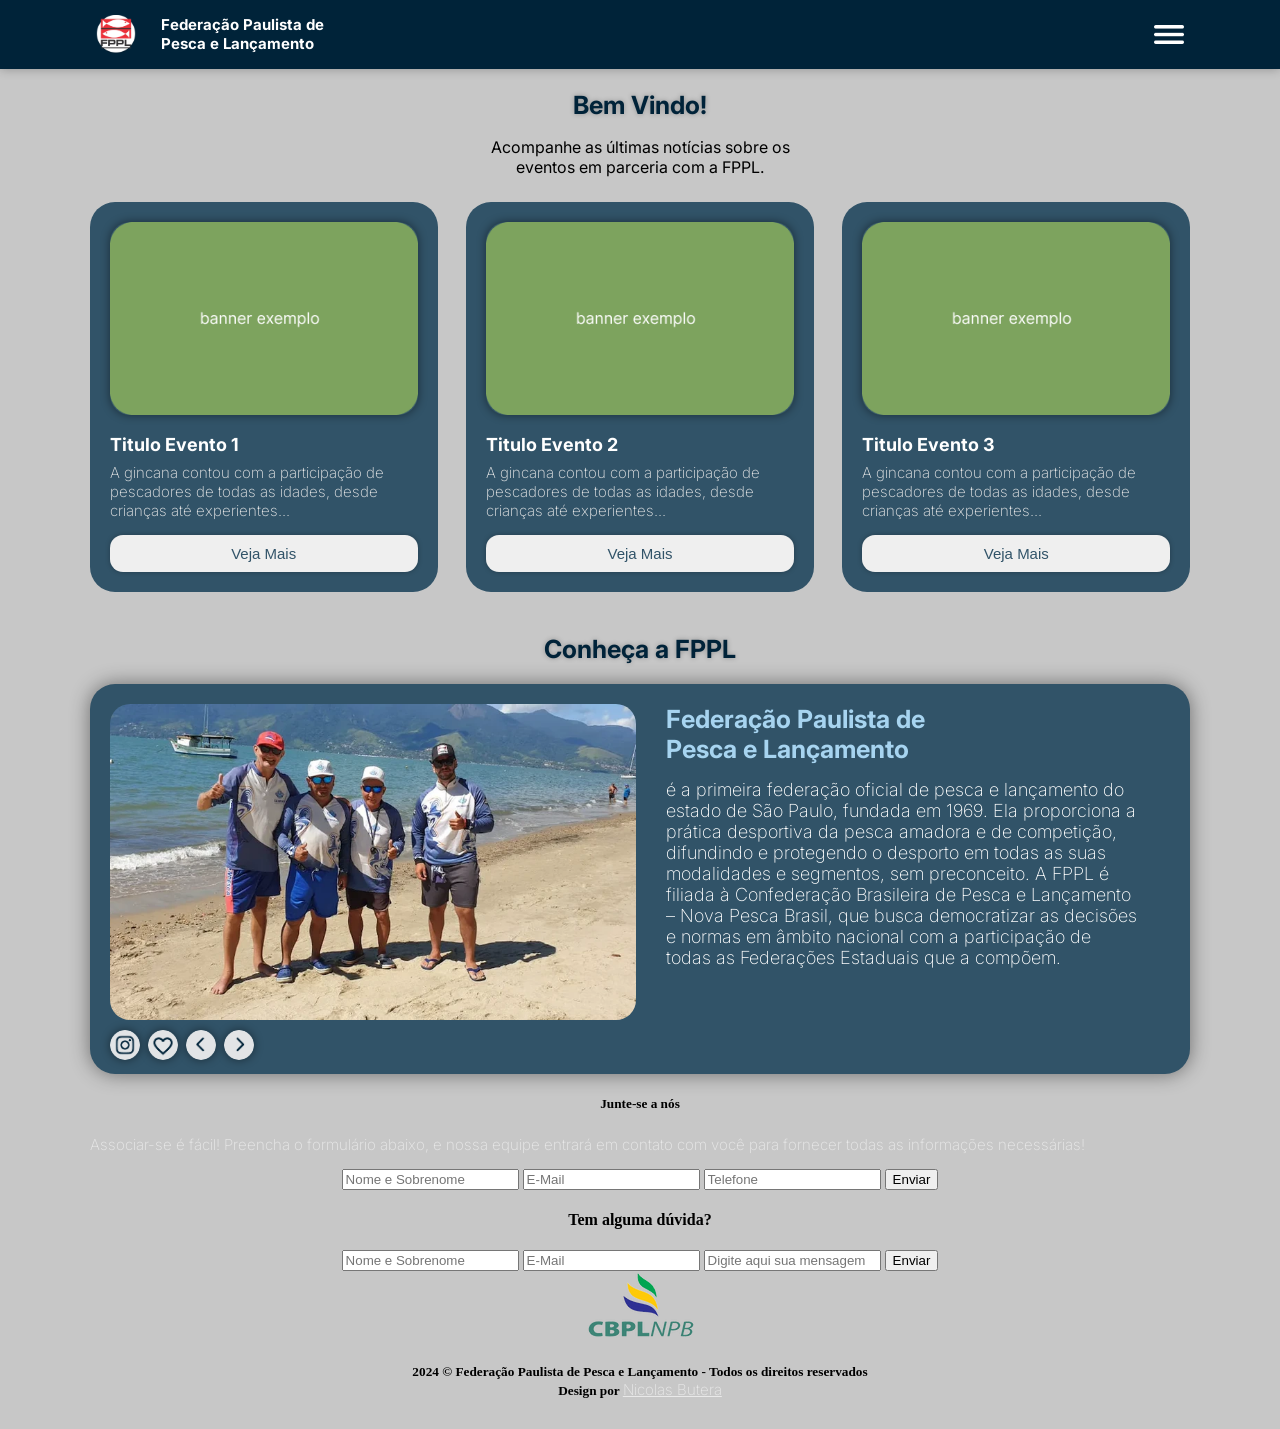
==== index.html @ b1b32d4c "did everything again" ====
<!DOCTYPE html>
<html lang="pt-BR">

<head>
    <meta charset="UTF-8">
    <meta name="viewport" content="width=device-width, initial-scale=1.0">
    <link rel="icon" type="image/png" href="css/media/logo.png">
    <link rel="stylesheet" href="css/geral.css">
    <link rel="stylesheet" href="css/index.css">

    <!-- FONTE -->
    <link rel="preconnect" href="https://fonts.googleapis.com">
    <link rel="preconnect" href="https://fonts.gstatic.com" crossorigin>
    <link
        href="https://fonts.googleapis.com/css2?family=Inter:ital,opsz,wght@0,14..32,100..900;1,14..32,100..900&display=swap"
        rel="stylesheet">

    <title>FPPL - Início</title>
</head>

<body>
    <header>
        <div id="h-content">
            <div id="h-txt">
                <img id="h-icon" src="css/media/logo.png" alt="Logo">
                Federação Paulista de <br> Pesca e Lançamento
            </div>
            <a href="javascript:void(0);" onclick="Menu()">
                <img id="menu" src="css/media/hmbrgr.png" alt="hmburgr">
            </a>
        </div>

        <div id="topicos">
            <a href="">Diretrizes</a>
            <a href="">Orgonograma</a>
            <a href="">Campeões</a>
            <a href="">Resultados</a>
            <a href="">Clubes</a>
            <a href="">Tábua das Marés</a>
            <a href="">Junte-se a Nós</a>
        </div>
    </header>
    

    <h1> Bem Vindo!</h1>
    <span>Acompanhe as últimas notícias sobre os <br>
        eventos em parceria com a FPPL.</span>

    <div id="info-b">
        <div id="box-b1">
            <img src="css/media/bannerex.png" id="img-b1">
            Titulo Evento 1

            <p>A gincana contou com a participação
                de pescadores de todas as idades,
                desde crianças até experientes...</p>

            <button id="Expandir1">Veja Mais</button>
        </div>
        <div id="box-b2">
            <img src="css/media/bannerex.png" id="img-b2">
            Titulo Evento 2

            <p>A gincana contou com a participação
                de pescadores de todas as idades,
                desde crianças até experientes...</p>

            <button id="Expandir2">Veja Mais</button>
        </div>
        <div id="box-b3">
            <img src="css/media/bannerex.png" id="img-b3">
            Titulo Evento 3

            <p>A gincana contou com a participação
                de pescadores de todas as idades,
                desde crianças até experientes...</p>

            <button id="Expandir3">Veja Mais</button>
        </div>
    </div>

    <h1> Conheça a FPPL</h1>

    <div id="box-cnc">
        <div id="teste">
            <img src="css/media/foto.jpg" class="img-glr">

            <div id="actions">
                <a href="https://www.instagram.com/fppl.sp/"><img src="css/media/insta.png" id="ac-btn"></a>
                <a href=""><img src="css/media/favorite.png" id="ac-btn"></a>
                <a href=""><img src="css/media/antes.png" id="ac-btn"></a>
                <a href=""><img src="css/media/proxima.png" id="ac-btn"></a>
            </div>
        </div>

        <div id="txt-cnc">
            Federação Paulista de <br>
            Pesca e Lançamento

            <h2>é a primeira federação oficial de pesca e lançamento do estado de São Paulo, fundada em 1969. Ela
                proporciona a prática desportiva da pesca amadora e de competição, difundindo e protegendo o desporto em
                todas as suas modalidades e segmentos, sem preconceito. A FPPL é filiada à Confederação Brasileira de
                Pesca
                e Lançamento – Nova Pesca Brasil, que busca democratizar as decisões e normas em âmbito nacional com a
                participação de todas as Federações Estaduais que a compõem.</h2>
        </div>
    </div>

    <div class="box-db">
        <div id="box-db">
            <h5>Junte-se a nós</h5>
            <p>Associar-se é fácil! Preencha o formulário abaixo,
                e nossa equipe entrará em contato com você
                para fornecer todas as informações necessárias!</p>
            <input placeholder="Nome e Sobrenome" id="nome" type="text" class="ImputBox validate" required>
            <input placeholder="E-Mail" id="email" type="email" class="ImputBox validate" required>
            <input placeholder="Telefone" id="phone" type="number" class="ImputBox validate" required>

            <button>Enviar</button>
        </div>

        <div id="box-db">
            <h4>Tem alguma dúvida?</h4>
            <input placeholder="Nome e Sobrenome" id="nome" type="text" class="ImputBox validate" required>
            <input placeholder="E-Mail" id="email" type="email" class="ImputBox validate" required>
            <input placeholder="Digite aqui sua mensagem" id="phone" type="text" class="ImputBox validate" required>

            <button>Enviar</button>
        </div>
    </div>
    
    <footer>
        <img src="css/media/logoCBLPNPB.png" alt="">
        <h5>2024 © Federação Paulista de Pesca e Lançamento - Todos os direitos reservados
            <br>Design por <a href="https://github.com/niButera">Nicolas Butera</a>
        </h5>
    </footer>

    <script src="js/hamburguer.js"></script>
</body>

</html>
---- css/index.css ----
/* CORPO */
body {
    background-color: rgba(199, 199, 199, 1);
    transition: margin-top 0.3s ease;
    margin: 90px 7% 30px 7%;
    text-align: center;
}

/* CABEÇALHO */
header {
    box-shadow: 0px 0px 10px rgba(0, 0, 0, 0.274);
    transition: transform 0.3s ease-in-out;
    background-color: rgba(0, 35, 57, 1);
    position: fixed;
    width: 100%;
    z-index: 1;
    left: 0;
    top: 0;
}

#h-content {
    justify-content: space-between;
    align-items: center;
    padding: 15px 0;
    margin: 0 auto;
    display: flex;
    width: 85%;
}

#h-txt {
    font-family: "Inter", sans-serif;
    font-weight: bold;
    text-align: left;
    font-size: 15px;
    color: white;
    display: flex;
}

#h-icon {
    padding-right: 25px;
    width: 40px;
}

#menu {
    cursor: pointer;
    display: block;
    width: 30px;
}

body.menu-open {
    transition: margin-top 0.3s ease;
    margin-top: 140px; 
}

/* TOPICOS */
#topicos {
    background-color: rgba(0, 35, 57, 1);
    transition: max-height 0.2s ease-out;
    flex-direction: column;
    position: absolute;
    text-align: center;
    overflow: hidden;
    display: flex;
    max-height: 0;
    width: 100%;
    top: 100%;
}

#topicos.show {
    max-height: 500px;
}

#topicos a {
    font-family: "Inter", sans-serif;
    color: rgb(233, 233, 233);
    text-decoration: none;
    text-align: center;
    font-weight: bold;
    font-size: 15px;
    padding: 15px;
}

/* Para telas grandes */
@media (min-width: 768px) {
    #topicos {
        background-color: rgb(63, 80, 117);
        transition: margin-top 0.5s ease;
        justify-content: center;
        flex-direction: row;
        position: relative;
        display: flex;
        top: initial;
    }

    #topicos a {
        transition: transform 0.5s ease;
        padding: 8px;
    }

    #topicos a:hover {
        transform: scale(1.05);
    }
    
}


/* FONTES */
span {
    font-family: "Inter", sans-serif;
    font-weight: normal;
    color: black;
}

h1 {
    text-shadow: 0px 0px 5px rgba(0, 0, 0, 0.274);
    font-family: "Inter", sans-serif;
    color: rgba(0, 35, 57, 1);
    font-size: 25px;
}

h2 {
    font-family: "Inter", sans-serif;
    color: rgb(255, 255, 255);
    font-weight: 200;
    font-size: 18px;
}

p {
    font-family: "Inter", sans-serif;
    color: rgb(233, 233, 233);
    font-weight: 200;
    text-align: left;
    font-size: 15px;
    margin-top: 8px;
}

a {
    font-family: "Inter", sans-serif;
    color: rgb(233, 233, 233);
    font-weight: 200;
    text-align: left;
    font-size: 15px;
}

/* CAIXAS AZUL / SLIDE */
#info-b {
    justify-content: space-between;
    scroll-snap-type: x mandatory; 
    margin-top: 25px;
    overflow-x: auto; 
    display: flex;
    gap: 20px;
}

#info-b::-webkit-scrollbar {
    display: none; 
}

#box-b1, #box-b2, #box-b3 {
    background: rgba(49, 83, 104, 1);
    scroll-snap-align: start;
    margin-bottom: 25px;
    border-radius: 25px;
    flex: 0 0 28%; 
    padding: 20px;
    /*FONTE TITULO*/
    font-family: "Inter", sans-serif;
    font-weight: bold;
    text-align: left;
    font-size: 18px;
    color: white;
}

@media (max-width: 768px) {
    #info-b {
        overflow-x: scroll;
        display: flex;
    }

    #box-b1, #box-b2, #box-b3 {
        flex: 0 0 80%;
    }
}

/* BOTÕES AZUL / SLIDE */
#Expandir1, #Expandir2, #Expandir3 {
    box-shadow: 0px 0px 5px rgba(0, 0, 0, 0.274);
    background-color: rgba(239, 239, 239, 1);
    transition: transform 0.3s ease;
    color: rgba(49, 83, 104, 1);
    border-radius: 13px;
    cursor: pointer;
    font-size: 15px;
    padding: 10px;
    width: 100%;
    border: 0px;
}

#Expandir1:hover, #Expandir2:hover, #Expandir3:hover {
    transform: scale(1.05);
}

/* IMAGENS AZUL / SLIDE */
#img-b1, #img-b2, #img-b3 {
    box-shadow: 0px 0px 10px rgba(0, 0, 0, 0.459);
    border-radius: 20px;
    margin-bottom: 15px;
    width: 100%;
}

/* CAIXA CONHEÇA */
#box-cnc {
    box-shadow: 0px 0px 20px rgba(0, 0, 0, 0.459);
    background: rgba(49, 83, 104, 1);
    padding: 20px 20px 10px 20px;
    flex-direction: column;
    border-radius: 25px;
    margin-top: 20px;
    display: flex;
}

/* TEXTO CONHEÇA */
#txt-cnc {
    font-family: "Inter", sans-serif;
    color: rgb(167, 212, 240);
    margin: 5px 0 0 0;
    font-weight: bold;
    text-align: left;
    font-size: 25px;
    display: block;
}

/* IMAGENS CONHEÇA */
.img-glr {
    aspect-ratio: 5 / 3;
    border-radius: 20px;
    object-fit: cover; 
    max-width: 600px;
    height: auto; 
    width: 100%;
}

/* BOTÃO CONHEÇA */
#ac-btn {
    box-shadow: 0px 0px 10px rgba(0, 0, 0, 0.459);
    transition: transform 0.3s ease;
    border-radius: 100%;
    margin-right: 8px;
    cursor: pointer;
    width: 30px;
}

#ac-btn:hover {
    transform: scale(1.2);
}

#actions {
    justify-content: flex-start;
    margin-top: 15px;
    display: flex;
}

/* Ajustes para telas grandes */
@media (min-width: 768px) {
    #box-cnc {
        flex-direction: row;
        align-items: flex-start;
    }

    #txt-cnc {
        margin: 0 30px 0 30px;
        width: 90%;
    }

    .img-glr {
        margin-bottom: 0px;
        width: 100%;
        max-width: none;
    }

    #actions {
        margin-top: 10px;
        width: 100%;
    }

    #teste {
        flex-direction: column;
        display: flex;
        padding: 0px;
        width: 100%;
        margin: 0px;
    }
}
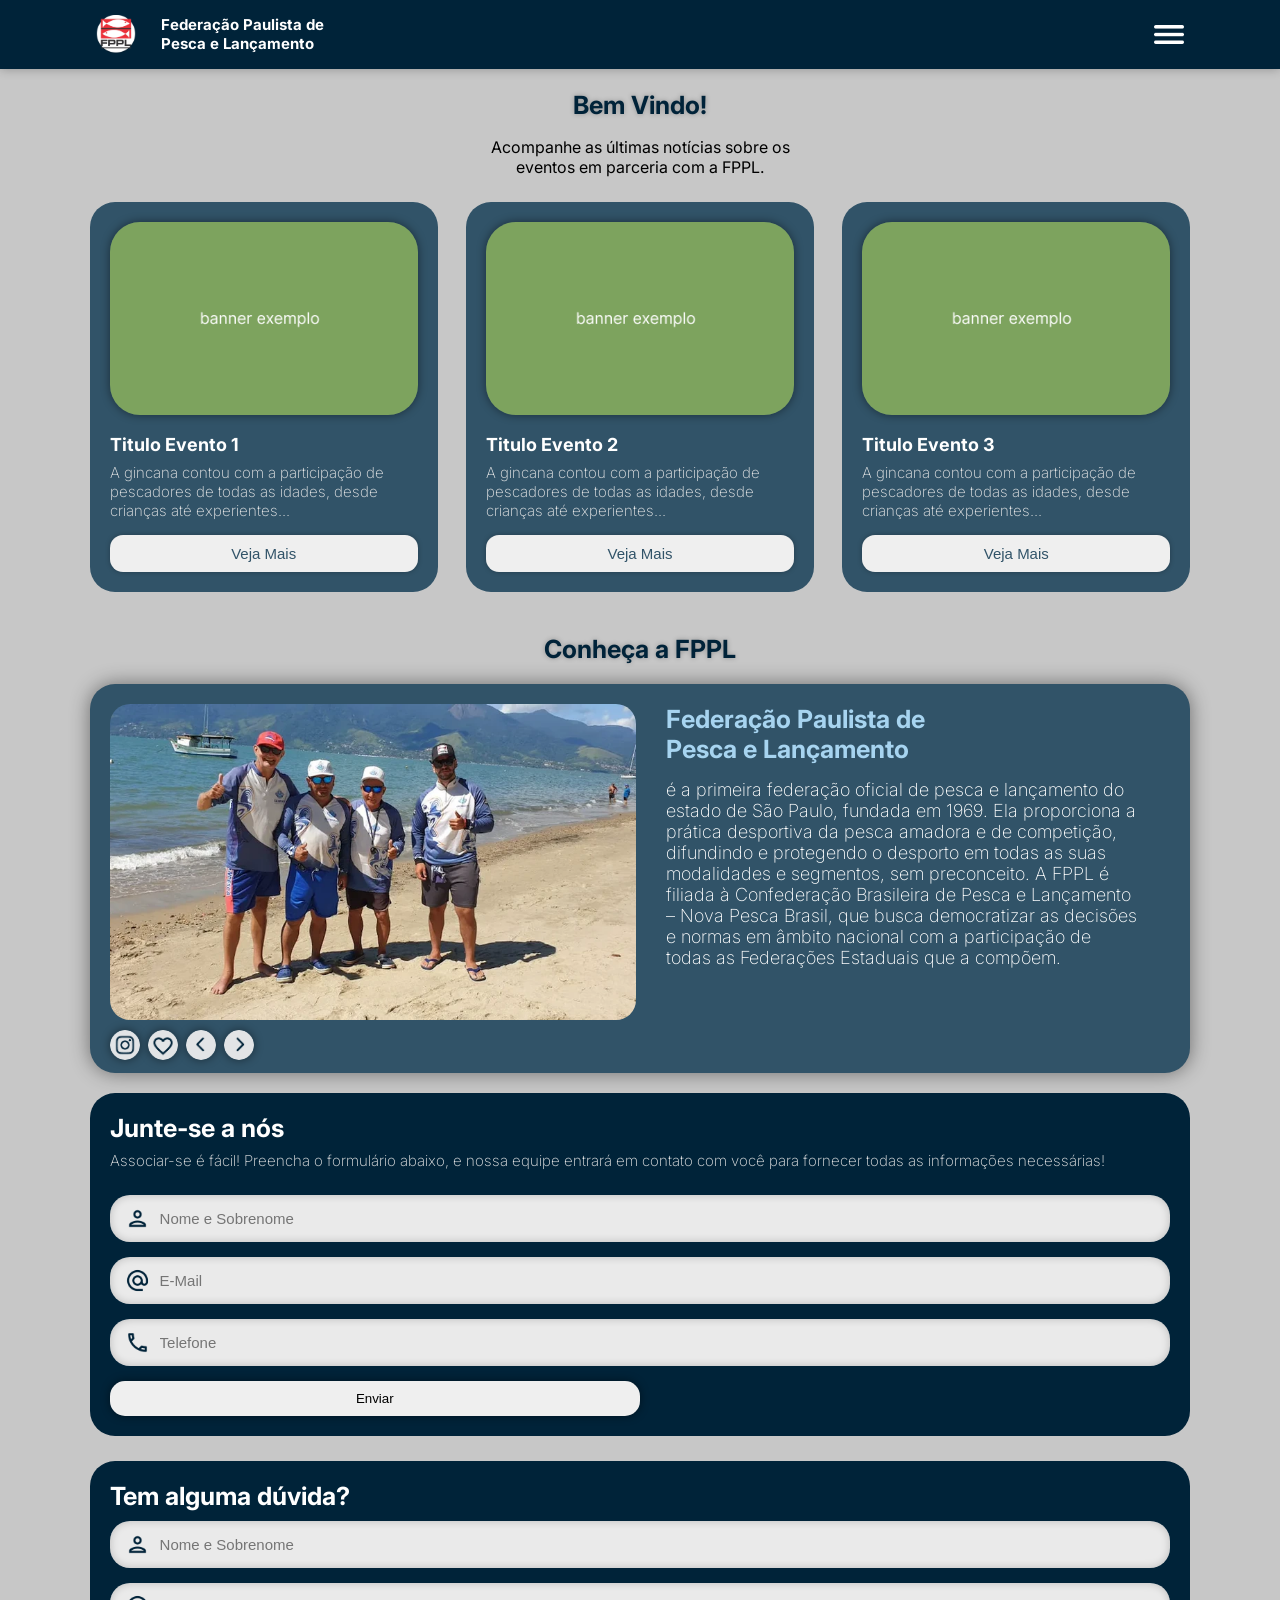
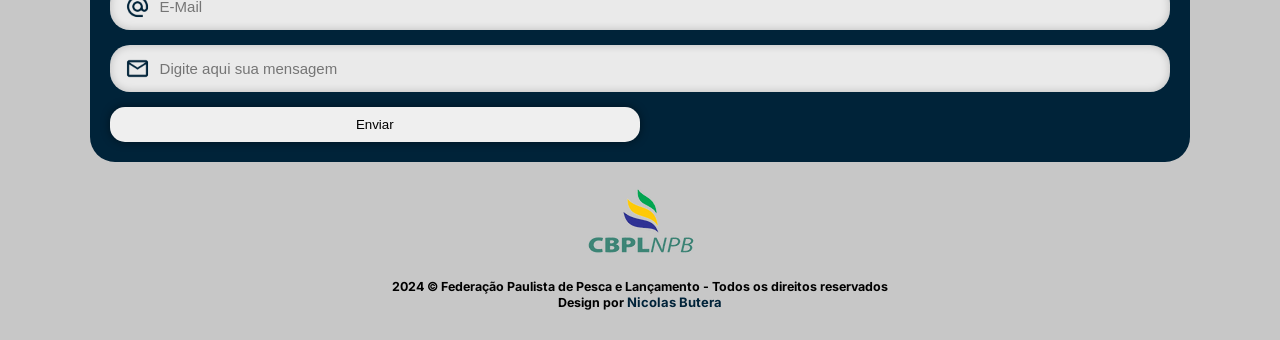
==== commit 6bd6ddba: "Add files via upload" ====
--- a/index.html
+++ b/index.html
@@ -1,142 +1,144 @@
-<!DOCTYPE html>
-<html lang="pt-BR">
-
-<head>
-    <meta charset="UTF-8">
-    <meta name="viewport" content="width=device-width, initial-scale=1.0">
-    <link rel="icon" type="image/png" href="css/media/logo.png">
-    <link rel="stylesheet" href="css/geral.css">
-    <link rel="stylesheet" href="css/index.css">
-
-    <!-- FONTE -->
-    <link rel="preconnect" href="https://fonts.googleapis.com">
-    <link rel="preconnect" href="https://fonts.gstatic.com" crossorigin>
-    <link
-        href="https://fonts.googleapis.com/css2?family=Inter:ital,opsz,wght@0,14..32,100..900;1,14..32,100..900&display=swap"
-        rel="stylesheet">
-
-    <title>FPPL - Início</title>
-</head>
-
-<body>
-    <header>
-        <div id="h-content">
-            <div id="h-txt">
-                <img id="h-icon" src="css/media/logo.png" alt="Logo">
-                Federação Paulista de <br> Pesca e Lançamento
-            </div>
-            <a href="javascript:void(0);" onclick="Menu()">
-                <img id="menu" src="css/media/hmbrgr.png" alt="hmburgr">
-            </a>
-        </div>
-
-        <div id="topicos">
-            <a href="">Diretrizes</a>
-            <a href="">Orgonograma</a>
-            <a href="">Campeões</a>
-            <a href="">Resultados</a>
-            <a href="">Clubes</a>
-            <a href="">Tábua das Marés</a>
-            <a href="">Junte-se a Nós</a>
-        </div>
-    </header>
-    
-
-    <h1> Bem Vindo!</h1>
-    <span>Acompanhe as últimas notícias sobre os <br>
-        eventos em parceria com a FPPL.</span>
-
-    <div id="info-b">
-        <div id="box-b1">
-            <img src="css/media/bannerex.png" id="img-b1">
-            Titulo Evento 1
-
-            <p>A gincana contou com a participação
-                de pescadores de todas as idades,
-                desde crianças até experientes...</p>
-
-            <button id="Expandir1">Veja Mais</button>
-        </div>
-        <div id="box-b2">
-            <img src="css/media/bannerex.png" id="img-b2">
-            Titulo Evento 2
-
-            <p>A gincana contou com a participação
-                de pescadores de todas as idades,
-                desde crianças até experientes...</p>
-
-            <button id="Expandir2">Veja Mais</button>
-        </div>
-        <div id="box-b3">
-            <img src="css/media/bannerex.png" id="img-b3">
-            Titulo Evento 3
-
-            <p>A gincana contou com a participação
-                de pescadores de todas as idades,
-                desde crianças até experientes...</p>
-
-            <button id="Expandir3">Veja Mais</button>
-        </div>
-    </div>
-
-    <h1> Conheça a FPPL</h1>
-
-    <div id="box-cnc">
-        <div id="teste">
-            <img src="css/media/foto.jpg" class="img-glr">
-
-            <div id="actions">
-                <a href="https://www.instagram.com/fppl.sp/"><img src="css/media/insta.png" id="ac-btn"></a>
-                <a href=""><img src="css/media/favorite.png" id="ac-btn"></a>
-                <a href=""><img src="css/media/antes.png" id="ac-btn"></a>
-                <a href=""><img src="css/media/proxima.png" id="ac-btn"></a>
-            </div>
-        </div>
-
-        <div id="txt-cnc">
-            Federação Paulista de <br>
-            Pesca e Lançamento
-
-            <h2>é a primeira federação oficial de pesca e lançamento do estado de São Paulo, fundada em 1969. Ela
-                proporciona a prática desportiva da pesca amadora e de competição, difundindo e protegendo o desporto em
-                todas as suas modalidades e segmentos, sem preconceito. A FPPL é filiada à Confederação Brasileira de
-                Pesca
-                e Lançamento – Nova Pesca Brasil, que busca democratizar as decisões e normas em âmbito nacional com a
-                participação de todas as Federações Estaduais que a compõem.</h2>
-        </div>
-    </div>
-
-    <div class="box-db">
-        <div id="box-db">
-            <h5>Junte-se a nós</h5>
-            <p>Associar-se é fácil! Preencha o formulário abaixo,
-                e nossa equipe entrará em contato com você
-                para fornecer todas as informações necessárias!</p>
-            <input placeholder="Nome e Sobrenome" id="nome" type="text" class="ImputBox validate" required>
-            <input placeholder="E-Mail" id="email" type="email" class="ImputBox validate" required>
-            <input placeholder="Telefone" id="phone" type="number" class="ImputBox validate" required>
-
-            <button>Enviar</button>
-        </div>
-
-        <div id="box-db">
-            <h4>Tem alguma dúvida?</h4>
-            <input placeholder="Nome e Sobrenome" id="nome" type="text" class="ImputBox validate" required>
-            <input placeholder="E-Mail" id="email" type="email" class="ImputBox validate" required>
-            <input placeholder="Digite aqui sua mensagem" id="phone" type="text" class="ImputBox validate" required>
-
-            <button>Enviar</button>
-        </div>
-    </div>
-    
-    <footer>
-        <img src="css/media/logoCBLPNPB.png" alt="">
-        <h5>2024 © Federação Paulista de Pesca e Lançamento - Todos os direitos reservados
-            <br>Design por <a href="https://github.com/niButera">Nicolas Butera</a>
-        </h5>
-    </footer>
-
-    <script src="js/hamburguer.js"></script>
-</body>
-
+<!DOCTYPE html>
+<html lang="pt-BR">
+
+<head>
+    <meta charset="UTF-8">
+    <meta name="viewport" content="width=device-width, initial-scale=1.0">
+    <link rel="icon" type="image/png" href="css/media/logo.png">
+    <link rel="stylesheet" href="css/geral.css">
+    <link rel="stylesheet" href="css/index.css">
+
+    <!-- FONTE -->
+    <link rel="preconnect" href="https://fonts.googleapis.com">
+    <link rel="preconnect" href="https://fonts.gstatic.com" crossorigin>
+    <link
+        href="https://fonts.googleapis.com/css2?family=Inter:ital,opsz,wght@0,14..32,100..900;1,14..32,100..900&display=swap"
+        rel="stylesheet">
+
+    <title>FPPL - Início</title>
+</head>
+
+<body>
+    <header>
+        <div id="h-content">
+            <div id="h-txt">
+                <img id="h-icon" src="css/media/logo.png" alt="Logo">
+                Federação Paulista de <br> Pesca e Lançamento
+            </div>
+            <a href="javascript:void(0);" onclick="Menu()">
+                <img id="menu" src="css/media/hmbrgr.png" alt="hmburgr">
+            </a>
+        </div>
+
+        <div id="topicos">
+            <a href="">Diretrizes</a>
+            <a href="">Orgonograma</a>
+            <a href="">Campeões</a>
+            <a href="">Resultados</a>
+            <a href="">Clubes</a>
+            <a href="https://tabuademares.com/br/so-paulo/santos#_tabela_mares">Tábua das Marés</a>
+            <a href="">Junte-se a Nós</a>
+            <a href="https://www.facebook.com/fpplsp/"><img src="css/media/facebook.png" id="midias"></a>
+            <a href="https://www.instagram.com/fppl.sp/"><img src="css/media/instagram2.png" id="midias"></a>
+        </div>
+    </header>
+
+
+    <h1> Bem Vindo!</h1>
+    <span>Acompanhe as últimas notícias sobre os <br>
+        eventos em parceria com a FPPL.</span>
+
+    <div id="info-b">
+        <div id="box-b1">
+            <img src="css/media/bannerex.png" id="img-b1">
+            Titulo Evento 1
+
+            <p>A gincana contou com a participação
+                de pescadores de todas as idades,
+                desde crianças até experientes...</p>
+
+            <button id="Expandir1">Veja Mais</button>
+        </div>
+        <div id="box-b2">
+            <img src="css/media/bannerex.png" id="img-b2">
+            Titulo Evento 2
+
+            <p>A gincana contou com a participação
+                de pescadores de todas as idades,
+                desde crianças até experientes...</p>
+
+            <button id="Expandir2">Veja Mais</button>
+        </div>
+        <div id="box-b3">
+            <img src="css/media/bannerex.png" id="img-b3">
+            Titulo Evento 3
+
+            <p>A gincana contou com a participação
+                de pescadores de todas as idades,
+                desde crianças até experientes...</p>
+
+            <button id="Expandir3">Veja Mais</button>
+        </div>
+    </div>
+
+    <h1> Conheça a FPPL</h1>
+
+    <div id="box-cnc">
+        <div id="teste">
+            <img src="css/media/foto.jpg" class="img-glr">
+
+            <div id="actions">
+                <a href="https://www.instagram.com/fppl.sp/"><img src="css/media/insta.png" id="ac-btn"></a>
+                <a href=""><img src="css/media/favorite.png" id="ac-btn"></a>
+                <a href=""><img src="css/media/antes.png" id="ac-btn"></a>
+                <a href=""><img src="css/media/proxima.png" id="ac-btn"></a>
+            </div>
+        </div>
+
+        <div id="txt-cnc">
+            Federação Paulista de <br>
+            Pesca e Lançamento
+
+            <h2>é a primeira federação oficial de pesca e lançamento do estado de São Paulo, fundada em 1969. Ela
+                proporciona a prática desportiva da pesca amadora e de competição, difundindo e protegendo o desporto em
+                todas as suas modalidades e segmentos, sem preconceito. A FPPL é filiada à Confederação Brasileira de
+                Pesca
+                e Lançamento – Nova Pesca Brasil, que busca democratizar as decisões e normas em âmbito nacional com a
+                participação de todas as Federações Estaduais que a compõem.</h2>
+        </div>
+    </div>
+
+    <div class="box-db">
+        <div id="box-db">
+            Junte-se a nós
+            <p>Associar-se é fácil! Preencha o formulário abaixo,
+                e nossa equipe entrará em contato com você
+                para fornecer todas as informações necessárias!</p>
+            <input placeholder="Nome e Sobrenome" id="nome" type="text" class="ImputBox" required>
+            <input placeholder="E-Mail" id="email" type="email" class="ImputBox" required>
+            <input placeholder="Telefone" id="phone" type="phone" class="ImputBox" required>
+
+            <button id="enviar">Enviar</button>
+        </div>
+
+        <div id="box-db">
+            Tem alguma dúvida?
+            <input placeholder="Nome e Sobrenome" id="nome" type="text" class="ImputBox" required>
+            <input placeholder="E-Mail" id="email" type="email" class="ImputBox" required>
+            <input placeholder="Digite aqui sua mensagem" id="mensagem" type="text" class="ImputBox" required>
+
+            <button id="enviar">Enviar</button>
+        </div>
+    </div>
+
+    <footer>
+        <img src="css/media/logoCBLPNPB.png" alt="">
+        <h5>2024 © Federação Paulista de Pesca e Lançamento - Todos os direitos reservados
+            <br>Design por <a href="https://github.com/niButera">Nicolas Butera</a>
+        </h5>
+    </footer>
+
+    <script src="js/hamburguer.js"></script>
+</body>
+
 </html>
--- a/css/index.css
+++ b/css/index.css
@@ -78,6 +78,11 @@
     font-weight: bold;
     font-size: 15px;
     padding: 15px;
+}
+
+#midias {
+    justify-content: center;
+    width: 20px;
 }
 
 /* Para telas grandes */
@@ -94,15 +99,14 @@
 
     #topicos a {
         transition: transform 0.5s ease;
-        padding: 8px;
+        margin-top: 5px;
+        padding: 9px;
     }
 
     #topicos a:hover {
         transform: scale(1.05);
     }
-    
-}
-
+}
 
 /* FONTES */
 span {
@@ -197,13 +201,13 @@
 }
 
 #Expandir1:hover, #Expandir2:hover, #Expandir3:hover {
-    transform: scale(1.05);
+    transform: scale(1.02);
 }
 
 /* IMAGENS AZUL / SLIDE */
 #img-b1, #img-b2, #img-b3 {
     box-shadow: 0px 0px 10px rgba(0, 0, 0, 0.459);
-    border-radius: 20px;
+    border-radius: 30px;
     margin-bottom: 15px;
     width: 100%;
 }
@@ -290,4 +294,94 @@
         width: 100%;
         margin: 0px;
     }
+}
+
+/* CAIXA */
+.box-db {
+    margin-top: 20px;
+}
+
+#box-db {
+    background: rgba(0, 35, 57, 1);
+    flex-direction: column;
+    display: flex;
+    margin-bottom: 25px;
+    border-radius: 25px;
+    padding: 20px;
+    /*FONTE TITULO*/
+    font-family: "Inter", sans-serif;
+    font-weight: bold;
+    text-align: left;
+    font-size: 25px;
+    color: white;
+}
+
+.ImputBox {
+    /* CAIXA */
+    box-shadow: inset 0px 0px 8px rgba(0, 0, 0, 0.2);
+    background-color: rgba(234, 234, 234, 1);
+    margin: 0px 0px 15px 0px;
+    border-radius: 20px;
+    padding: 15px;
+    padding-left: 50px;
+    border: 0px;
+    cursor: text;
+    /* TEXTO INSERIDO */
+    font-family: "Poppins", sans-serif;
+    color:rgba(0, 35, 57, 1);
+    font-size: 15px;
+}
+
+#enviar {
+    box-shadow: 0px 0px 10px rgba(0, 0, 0, 0.459);
+    border-radius: 15px;
+    text-align: center;
+    border: 0px;
+    padding: 10px;
+    width: 50%;
+}
+
+/* ICONE DAS CAIXAS */
+#nome {
+    background-image: url('media/pessoa.png');
+    background-position: 15px center;
+    background-repeat: no-repeat; 
+    background-size: 25px;
+    margin-top: 10px;
+}
+
+#email {
+    background-image: url('media/email.png');
+    background-position: 15px center;
+    background-repeat: no-repeat; 
+    background-size: 25px;
+}
+
+#phone {
+    background-image: url('media/phone.png');
+    background-position: 15px center;
+    background-repeat: no-repeat; 
+    background-size: 25px;
+}
+
+#mensagem {
+    background-image: url('media/mensagem.png');
+    background-position: 15px center;
+    background-repeat: no-repeat; 
+    background-size: 25px;
+}
+
+/* FOOTER */
+footer {
+    font-family: "Inter", sans-serif;
+    color: rgb(0, 0, 0);
+    font-size: 15px;
+}
+
+a {
+    font-family: "Inter", sans-serif;
+    color: rgba(0, 35, 57, 1);
+    text-decoration: none;
+    font-weight: bold;
+    font-size: 13px;
 }
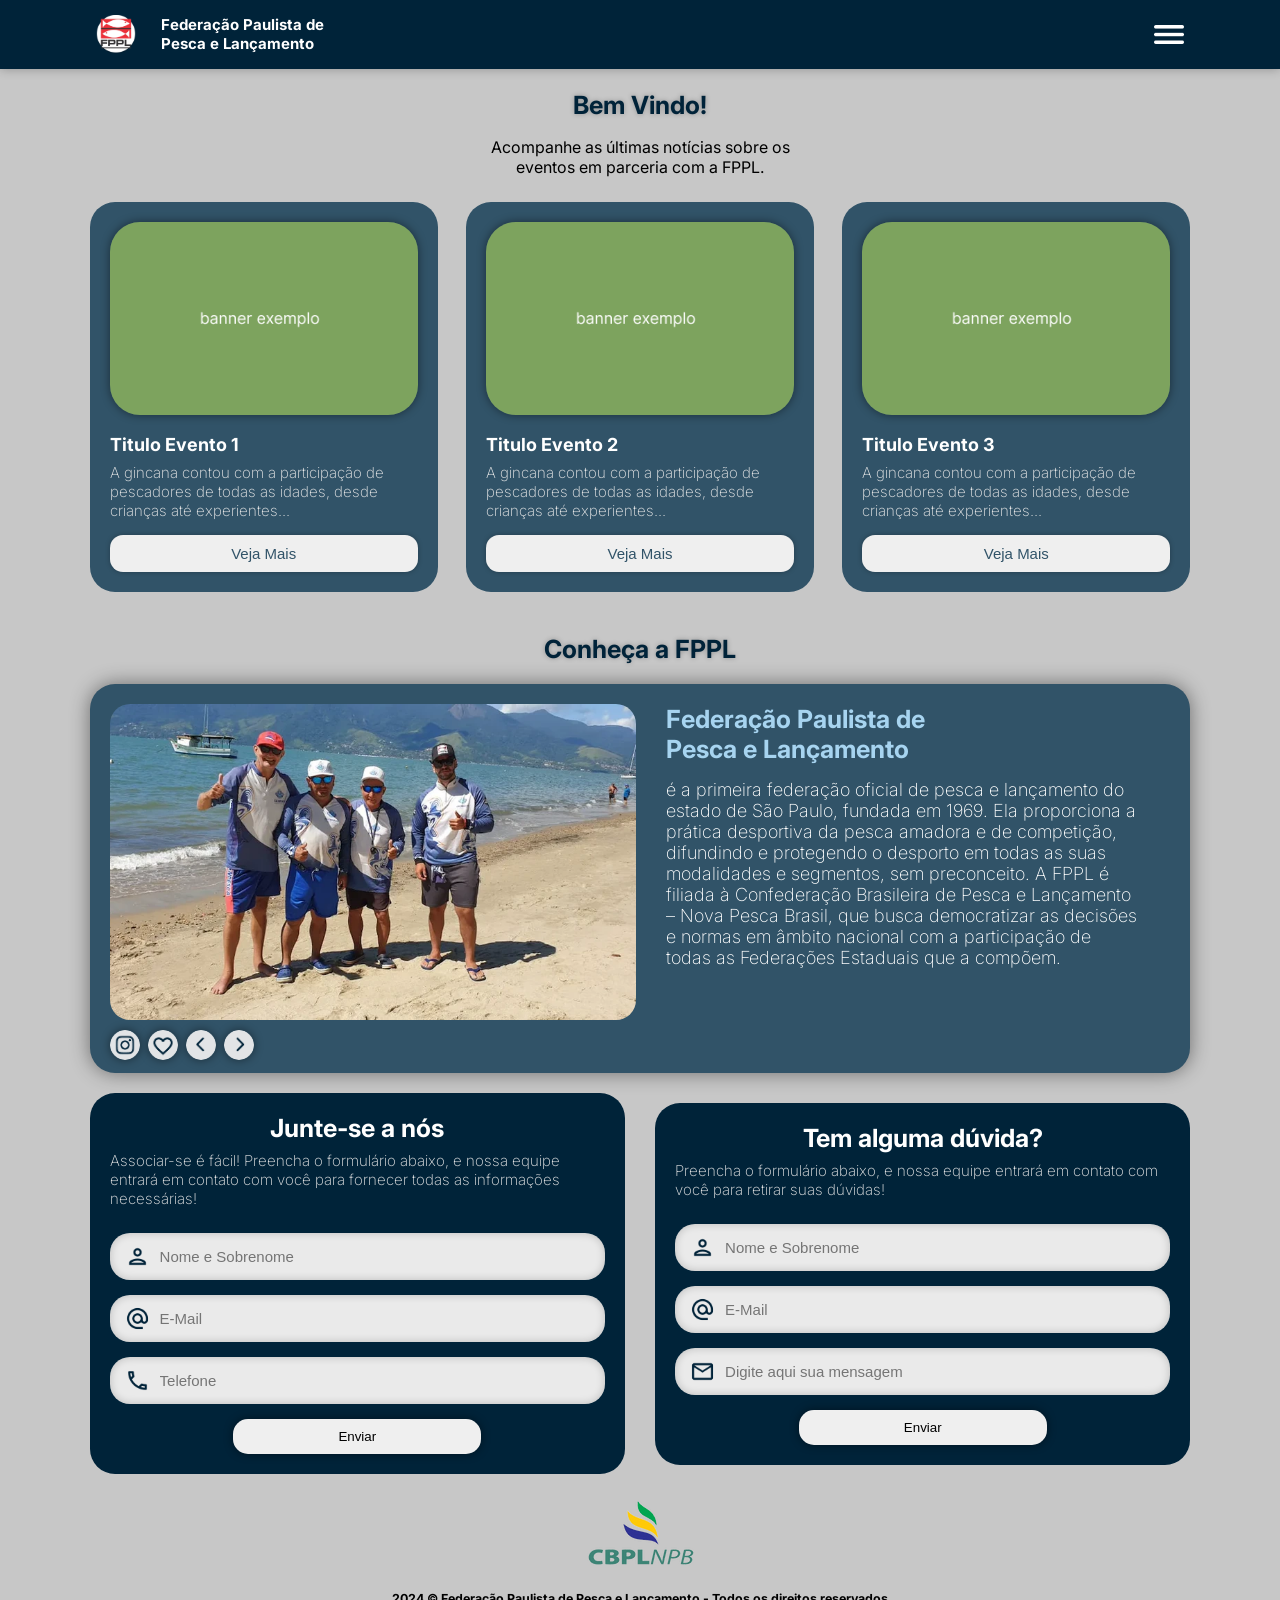
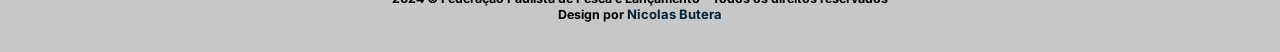
==== commit ca68eafe: "arrumei as caixas de duvidas etc" ====
--- a/index.html
+++ b/index.html
@@ -123,6 +123,9 @@
 
         <div id="box-db">
             Tem alguma dúvida?
+            <p>Preencha o formulário abaixo,
+                e nossa equipe entrará em contato com você
+                para retirar suas dúvidas!</p>
             <input placeholder="Nome e Sobrenome" id="nome" type="text" class="ImputBox" required>
             <input placeholder="E-Mail" id="email" type="email" class="ImputBox" required>
             <input placeholder="Digite aqui sua mensagem" id="mensagem" type="text" class="ImputBox" required>
--- a/css/geral.css
+++ b/css/geral.css
@@ -0,0 +1,109 @@
+/* CORPO */
+body {
+    background-color: rgba(199, 199, 199, 1);
+    transition: margin-top 0.3s ease;
+    margin: 90px 7% 30px 7%;
+    text-align: center;
+}
+
+/* CABEÇALHO */
+header {
+    box-shadow: 0px 0px 10px rgba(0, 0, 0, 0.274);
+    transition: transform 0.3s ease-in-out;
+    background-color: rgba(0, 35, 57, 1);
+    position: fixed;
+    width: 100%;
+    z-index: 1;
+    left: 0;
+    top: 0;
+}
+
+#h-content {
+    justify-content: space-between;
+    align-items: center;
+    padding: 15px 0;
+    margin: 0 auto;
+    display: flex;
+    width: 85%;
+}
+
+#h-txt {
+    font-family: "Inter", sans-serif;
+    font-weight: bold;
+    text-align: left;
+    font-size: 15px;
+    color: white;
+    display: flex;
+}
+
+#h-icon {
+    padding-right: 25px;
+    width: 40px;
+}
+
+#menu {
+    cursor: pointer;
+    display: block;
+    width: 30px;
+}
+
+body.menu-open {
+    transition: margin-top 0.3s ease;
+    margin-top: 140px; 
+}
+
+/* TOPICOS */
+#topicos {
+    background-color: rgba(0, 35, 57, 1);
+    transition: max-height 0.2s ease-out;
+    flex-direction: column;
+    position: absolute;
+    text-align: center;
+    overflow: hidden;
+    display: flex;
+    max-height: 0;
+    width: 100%;
+    top: 100%;
+}
+
+#topicos.show {
+    max-height: 500px;
+}
+
+#topicos a {
+    font-family: "Inter", sans-serif;
+    color: rgb(233, 233, 233);
+    text-decoration: none;
+    text-align: center;
+    font-weight: bold;
+    font-size: 15px;
+    padding: 15px;
+}
+
+#midias {
+    justify-content: center;
+    width: 20px;
+}
+
+/* Para telas grandes */
+@media (min-width: 768px) {
+    #topicos {
+        background-color: rgb(63, 80, 117);
+        transition: margin-top 0.5s ease;
+        justify-content: center;
+        flex-direction: row;
+        position: relative;
+        display: flex;
+        top: initial;
+    }
+
+    #topicos a {
+        transition: transform 0.5s ease;
+        margin-top: 5px;
+        padding: 9px;
+    }
+
+    #topicos a:hover {
+        transform: scale(1.05);
+    }
+}
--- a/css/index.css
+++ b/css/index.css
@@ -1,113 +1,3 @@
-/* CORPO */
-body {
-    background-color: rgba(199, 199, 199, 1);
-    transition: margin-top 0.3s ease;
-    margin: 90px 7% 30px 7%;
-    text-align: center;
-}
-
-/* CABEÇALHO */
-header {
-    box-shadow: 0px 0px 10px rgba(0, 0, 0, 0.274);
-    transition: transform 0.3s ease-in-out;
-    background-color: rgba(0, 35, 57, 1);
-    position: fixed;
-    width: 100%;
-    z-index: 1;
-    left: 0;
-    top: 0;
-}
-
-#h-content {
-    justify-content: space-between;
-    align-items: center;
-    padding: 15px 0;
-    margin: 0 auto;
-    display: flex;
-    width: 85%;
-}
-
-#h-txt {
-    font-family: "Inter", sans-serif;
-    font-weight: bold;
-    text-align: left;
-    font-size: 15px;
-    color: white;
-    display: flex;
-}
-
-#h-icon {
-    padding-right: 25px;
-    width: 40px;
-}
-
-#menu {
-    cursor: pointer;
-    display: block;
-    width: 30px;
-}
-
-body.menu-open {
-    transition: margin-top 0.3s ease;
-    margin-top: 140px; 
-}
-
-/* TOPICOS */
-#topicos {
-    background-color: rgba(0, 35, 57, 1);
-    transition: max-height 0.2s ease-out;
-    flex-direction: column;
-    position: absolute;
-    text-align: center;
-    overflow: hidden;
-    display: flex;
-    max-height: 0;
-    width: 100%;
-    top: 100%;
-}
-
-#topicos.show {
-    max-height: 500px;
-}
-
-#topicos a {
-    font-family: "Inter", sans-serif;
-    color: rgb(233, 233, 233);
-    text-decoration: none;
-    text-align: center;
-    font-weight: bold;
-    font-size: 15px;
-    padding: 15px;
-}
-
-#midias {
-    justify-content: center;
-    width: 20px;
-}
-
-/* Para telas grandes */
-@media (min-width: 768px) {
-    #topicos {
-        background-color: rgb(63, 80, 117);
-        transition: margin-top 0.5s ease;
-        justify-content: center;
-        flex-direction: row;
-        position: relative;
-        display: flex;
-        top: initial;
-    }
-
-    #topicos a {
-        transition: transform 0.5s ease;
-        margin-top: 5px;
-        padding: 9px;
-    }
-
-    #topicos a:hover {
-        transform: scale(1.05);
-    }
-}
-
 /* FONTES */
 span {
     font-family: "Inter", sans-serif;
@@ -298,26 +188,39 @@
 
 /* CAIXA */
 .box-db {
+    display: flex;
+    flex-direction: column;
     margin-top: 20px;
+    align-items: center;
+}
+
+/* Estilo para telas grandes */
+@media (min-width: 768px) {
+    .box-db {
+        flex-direction: row;
+        justify-content: space-between;
+    }
+
+    #box-db {
+        width: 45%;
+    }
 }
 
 #box-db {
     background: rgba(0, 35, 57, 1);
+    display: flex;
     flex-direction: column;
-    display: flex;
     margin-bottom: 25px;
     border-radius: 25px;
     padding: 20px;
-    /*FONTE TITULO*/
-    font-family: "Inter", sans-serif;
-    font-weight: bold;
-    text-align: left;
+    font-family: "Inter", sans-serif;
+    font-weight: bold;
+    text-align: center; /* Centraliza o texto */
     font-size: 25px;
     color: white;
 }
 
 .ImputBox {
-    /* CAIXA */
     box-shadow: inset 0px 0px 8px rgba(0, 0, 0, 0.2);
     background-color: rgba(234, 234, 234, 1);
     margin: 0px 0px 15px 0px;
@@ -326,9 +229,8 @@
     padding-left: 50px;
     border: 0px;
     cursor: text;
-    /* TEXTO INSERIDO */
     font-family: "Poppins", sans-serif;
-    color:rgba(0, 35, 57, 1);
+    color: rgba(0, 35, 57, 1);
     font-size: 15px;
 }
 
@@ -339,9 +241,12 @@
     border: 0px;
     padding: 10px;
     width: 50%;
-}
-
-/* ICONE DAS CAIXAS */
+    margin: 0 auto; /* Centraliza o botão */
+    display: block; /* Garante que o botão se comporte como um bloco */
+}
+
+
+/* Ícones */
 #nome {
     background-image: url('media/pessoa.png');
     background-position: 15px center;
@@ -371,6 +276,7 @@
     background-size: 25px;
 }
 
+
 /* FOOTER */
 footer {
     font-family: "Inter", sans-serif;
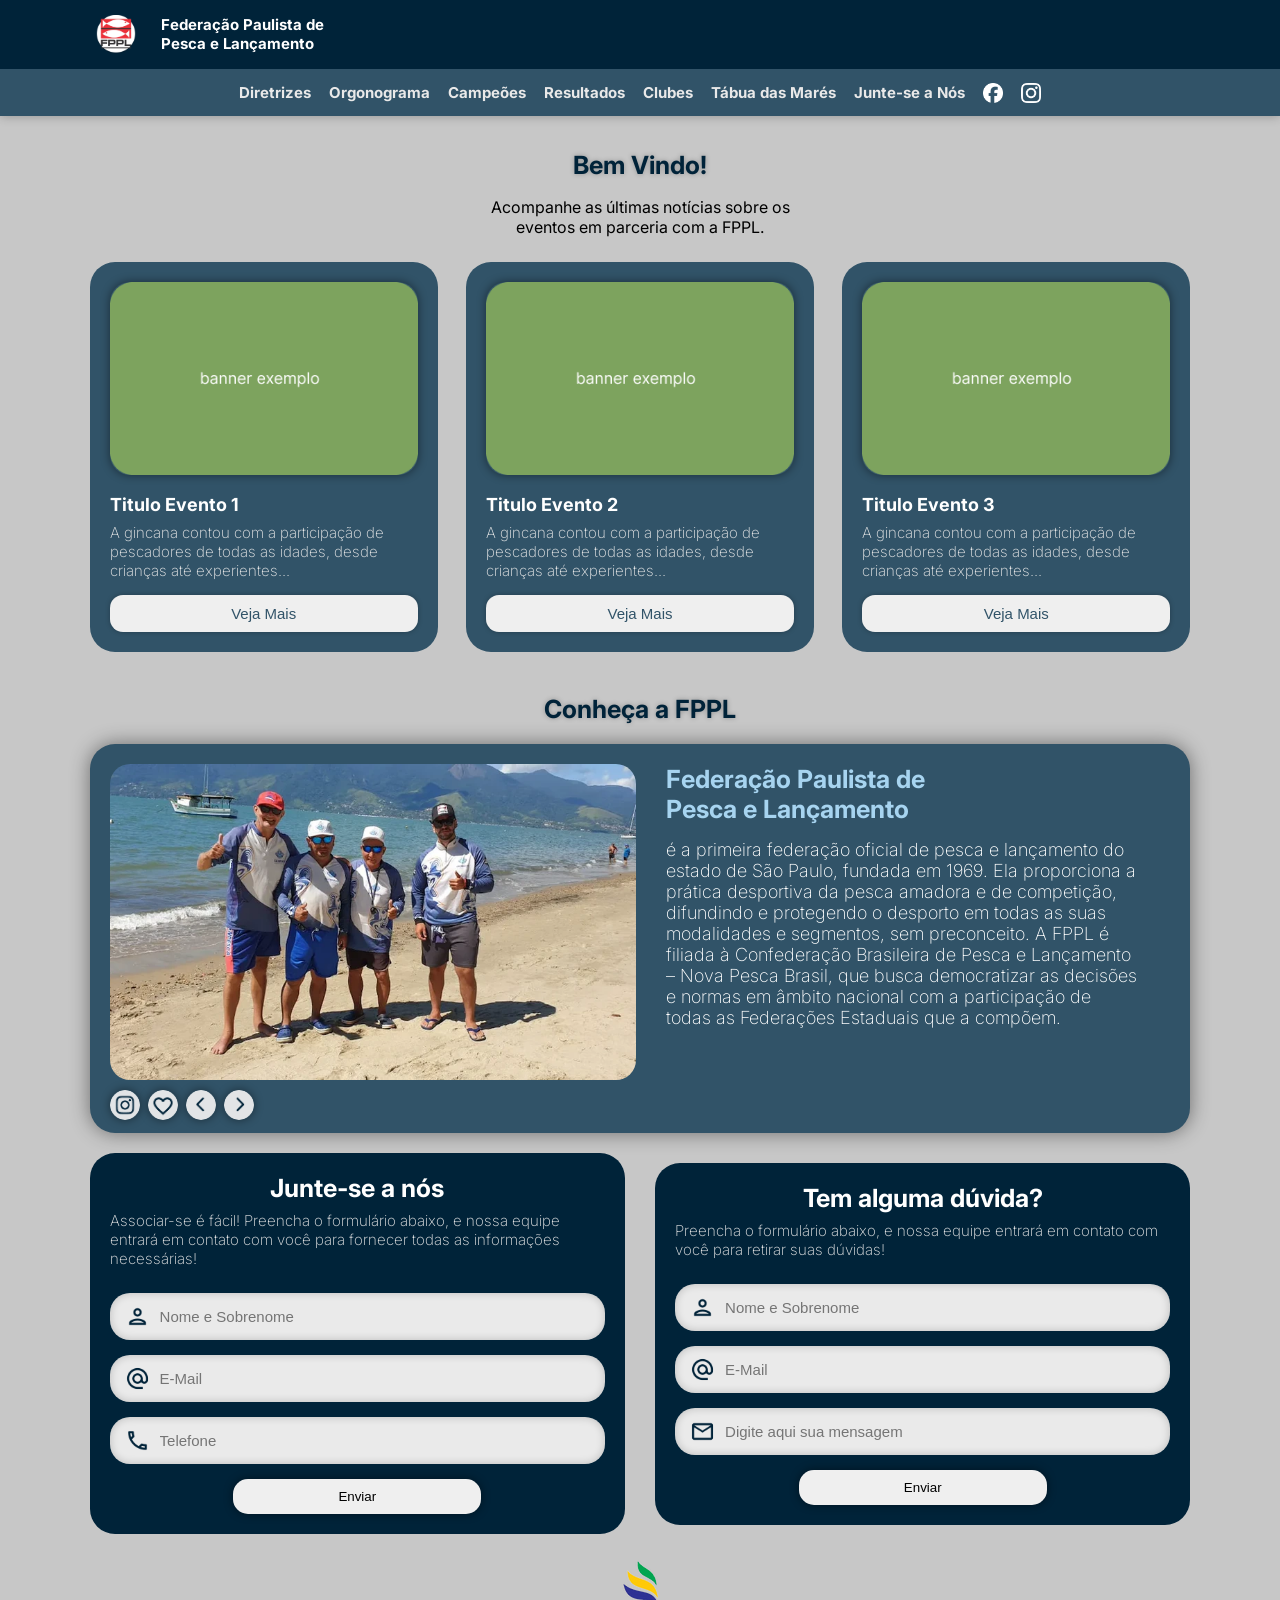
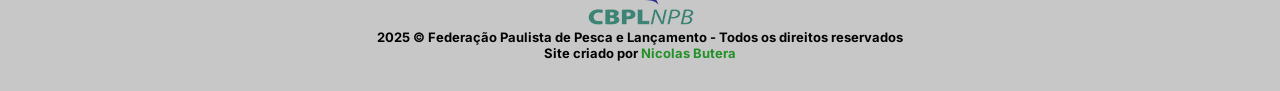
==== commit 10b82306: "Add club page" ====
--- a/index.html
+++ b/index.html
@@ -35,11 +35,11 @@
             <a href="">Orgonograma</a>
             <a href="">Campeões</a>
             <a href="">Resultados</a>
-            <a href="">Clubes</a>
-            <a href="https://tabuademares.com/br/so-paulo/santos#_tabela_mares">Tábua das Marés</a>
-            <a href="">Junte-se a Nós</a>
-            <a href="https://www.facebook.com/fpplsp/"><img src="css/media/facebook.png" id="midias"></a>
-            <a href="https://www.instagram.com/fppl.sp/"><img src="css/media/instagram2.png" id="midias"></a>
+            <a href="clubes.html">Clubes</a>
+            <a href="https://tabuademares.com/br/so-paulo/santos#_tabela_mares" target="_blank">Tábua das Marés</a>
+            <a href="#box-db">Junte-se a Nós</a>
+            <a href="https://www.facebook.com/fpplsp/" target="_blank"><img src="css/media/facebook.png" id="midias"></a>
+            <a href="https://www.instagram.com/fppl.sp/" target="_blank"><img src="css/media/instagram2.png" id="midias"></a>
         </div>
     </header>
 
@@ -88,7 +88,7 @@
             <img src="css/media/foto.jpg" class="img-glr">
 
             <div id="actions">
-                <a href="https://www.instagram.com/fppl.sp/"><img src="css/media/insta.png" id="ac-btn"></a>
+                <a href="https://www.instagram.com/fppl.sp/" target="_blank"><img src="css/media/insta.png" id="ac-btn"></a>
                 <a href=""><img src="css/media/favorite.png" id="ac-btn"></a>
                 <a href=""><img src="css/media/antes.png" id="ac-btn"></a>
                 <a href=""><img src="css/media/proxima.png" id="ac-btn"></a>
@@ -136,9 +136,10 @@
 
     <footer>
         <img src="css/media/logoCBLPNPB.png" alt="">
-        <h5>2024 © Federação Paulista de Pesca e Lançamento - Todos os direitos reservados
-            <br>Design por <a href="https://github.com/niButera">Nicolas Butera</a>
-        </h5>
+        <div>
+            2025 © Federação Paulista de Pesca e Lançamento - Todos os direitos reservados
+            <br>Site criado por <a href="https://www.instagram.com/nicolas_butera/" target="_blank">Nicolas Butera</a>
+        </div>
     </footer>
 
     <script src="js/hamburguer.js"></script>
--- a/css/geral.css
+++ b/css/geral.css
@@ -2,7 +2,7 @@
 body {
     background-color: rgba(199, 199, 199, 1);
     transition: margin-top 0.3s ease;
-    margin: 90px 7% 30px 7%;
+    margin: 95px 6% 30px 6%;
     text-align: center;
 }
 
@@ -85,14 +85,27 @@
     width: 20px;
 }
 
-/* Para telas grandes */
+/* FOOTER */
+footer, a {
+    font-family: "Inter", sans-serif;
+    color: rgb(0, 0, 0);
+    font-weight: bold;
+    font-size: 13px;
+}
+
+/* Para telas grandes (desktop) */
 @media (min-width: 768px) {
+    body {
+        margin: 150px 7% 30px 7%;
+    }
+
     #topicos {
-        background-color: rgb(63, 80, 117);
-        transition: margin-top 0.5s ease;
+        background-color: rgba(49, 83, 104, 1);
         justify-content: center;
         flex-direction: row;
         position: relative;
+        overflow: visible;
+        max-height: none;
         display: flex;
         top: initial;
     }
@@ -106,4 +119,8 @@
     #topicos a:hover {
         transform: scale(1.05);
     }
-}
+
+    #menu {
+        visibility: hidden;
+    }
+}
--- a/css/index.css
+++ b/css/index.css
@@ -97,7 +97,7 @@
 /* IMAGENS AZUL / SLIDE */
 #img-b1, #img-b2, #img-b3 {
     box-shadow: 0px 0px 10px rgba(0, 0, 0, 0.459);
-    border-radius: 30px;
+    border-radius: 20px;
     margin-bottom: 15px;
     width: 100%;
 }
@@ -213,9 +213,10 @@
     margin-bottom: 25px;
     border-radius: 25px;
     padding: 20px;
-    font-family: "Inter", sans-serif;
-    font-weight: bold;
-    text-align: center; /* Centraliza o texto */
+    /* FONTE */
+    font-family: "Inter", sans-serif;
+    font-weight: bold;
+    text-align: center;
     font-size: 25px;
     color: white;
 }
@@ -241,10 +242,9 @@
     border: 0px;
     padding: 10px;
     width: 50%;
-    margin: 0 auto; /* Centraliza o botão */
-    display: block; /* Garante que o botão se comporte como um bloco */
-}
-
+    margin: 0 auto;
+    display: block; 
+}
 
 /* Ícones */
 #nome {
@@ -276,18 +276,10 @@
     background-size: 25px;
 }
 
-
-/* FOOTER */
-footer {
-    font-family: "Inter", sans-serif;
-    color: rgb(0, 0, 0);
-    font-size: 15px;
-}
-
 a {
     font-family: "Inter", sans-serif;
-    color: rgba(0, 35, 57, 1);
+    color: rgb(34, 145, 39);
+    font-weight: bold;
+    font-size: 13px;
     text-decoration: none;
-    font-weight: bold;
-    font-size: 13px;
 }
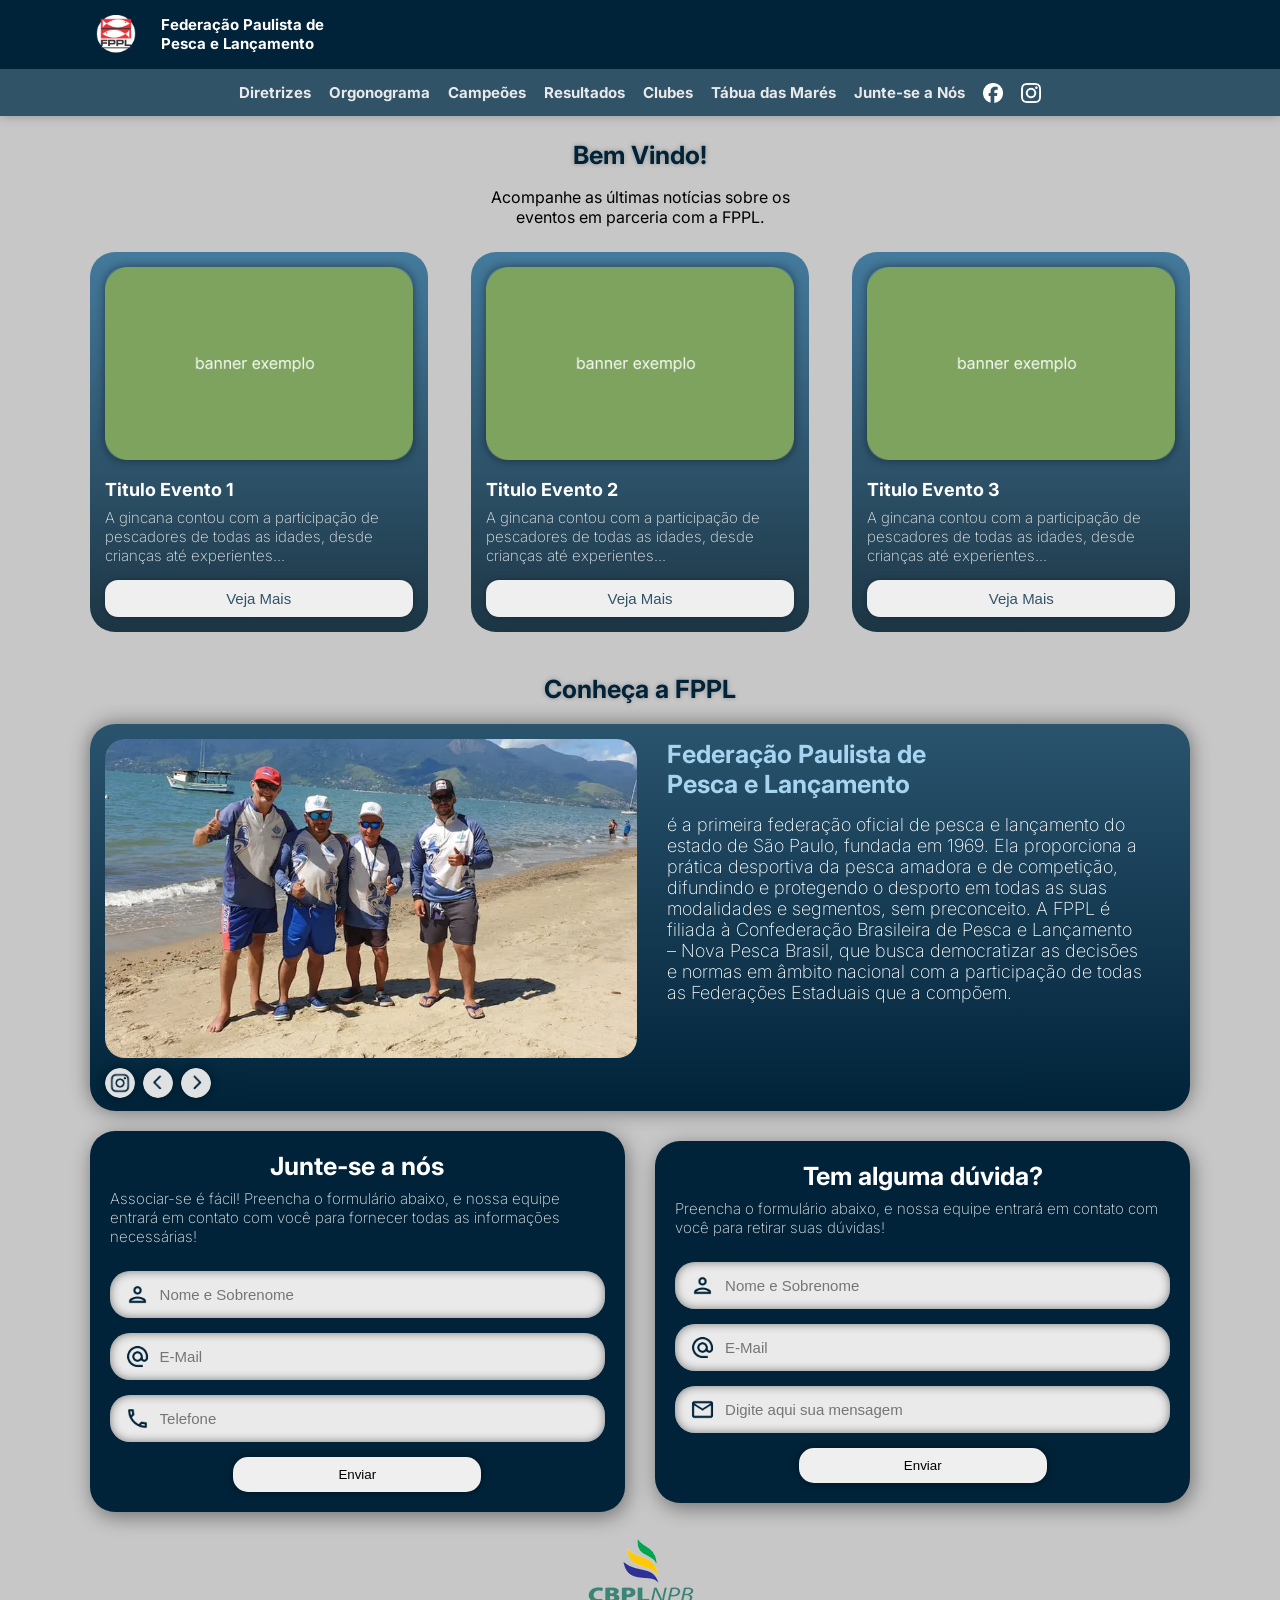
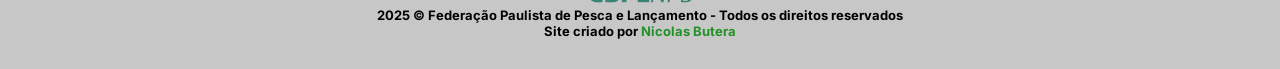
==== commit a07e435b: "page clubes done" ====
--- a/index.html
+++ b/index.html
@@ -89,7 +89,6 @@
 
             <div id="actions">
                 <a href="https://www.instagram.com/fppl.sp/" target="_blank"><img src="css/media/insta.png" id="ac-btn"></a>
-                <a href=""><img src="css/media/favorite.png" id="ac-btn"></a>
                 <a href=""><img src="css/media/antes.png" id="ac-btn"></a>
                 <a href=""><img src="css/media/proxima.png" id="ac-btn"></a>
             </div>
--- a/css/geral.css
+++ b/css/geral.css
@@ -2,7 +2,7 @@
 body {
     background-color: rgba(199, 199, 199, 1);
     transition: margin-top 0.3s ease;
-    margin: 95px 6% 30px 6%;
+    margin: 80px 6% 30px 6%;
     text-align: center;
 }
 
@@ -18,6 +18,23 @@
     top: 0;
 }
 
+#back, #empty {
+    transition: transform 0.3s ease;
+    flex: 0 0 auto;
+    width: 20px;
+}
+
+#back:hover {
+    transform: scale(1.3);
+}
+
+#top-info {
+    justify-content: space-between;
+    align-items: center;
+    flex-direction: row;
+    display: flex;
+}
+
 #h-content {
     justify-content: space-between;
     align-items: center;
@@ -50,6 +67,86 @@
 body.menu-open {
     transition: margin-top 0.3s ease;
     margin-top: 140px; 
+}
+
+/* CAIXA */
+.box-db {
+    display: flex;
+    flex-direction: column;
+    margin-top: 20px;
+    align-items: center;
+}
+
+#box-db {
+    box-shadow: 2px 5px 20px rgba(0, 0, 0, 0.425);
+    background: rgba(0, 35, 57, 1);
+    display: flex;
+    flex-direction: column;
+    margin-bottom: 25px;
+    border-radius: 25px;
+    padding: 20px;
+    /* FONTE */
+    font-family: "Inter", sans-serif;
+    font-weight: bold;
+    text-align: center;
+    font-size: 25px;
+    color: white;
+}
+
+.ImputBox {
+    box-shadow: inset 0px 0px 10px rgba(0, 0, 0, 0.479);
+    background-color: rgba(234, 234, 234, 1);
+    margin: 0px 0px 15px 0px;
+    border-radius: 20px;
+    padding: 15px;
+    padding-left: 50px;
+    border: 0px;
+    cursor: text;
+    /* FONTE */
+    font-family: "Poppins", sans-serif;
+    color: rgba(0, 35, 57, 1);
+    font-size: 15px;
+}
+
+#enviar {
+    box-shadow: 0px 0px 10px rgba(0, 0, 0, 0.459);
+    border-radius: 15px;
+    text-align: center;
+    border: 0px;
+    padding: 10px;
+    width: 50%;
+    margin: 0 auto;
+    display: block; 
+}
+
+/* Ícones */
+#nome {
+    background-image: url('media/pessoa.png');
+    background-position: 15px center;
+    background-repeat: no-repeat; 
+    background-size: 25px;
+    margin-top: 10px;
+}
+
+#email {
+    background-image: url('media/email.png');
+    background-position: 15px center;
+    background-repeat: no-repeat; 
+    background-size: 25px;
+}
+
+#phone {
+    background-image: url('media/phone.png');
+    background-position: 15px center;
+    background-repeat: no-repeat; 
+    background-size: 25px;
+}
+
+#mensagem {
+    background-image: url('media/mensagem.png');
+    background-position: 15px center;
+    background-repeat: no-repeat; 
+    background-size: 25px;
 }
 
 /* TOPICOS */
--- a/css/index.css
+++ b/css/index.css
@@ -1,3 +1,7 @@
+body {
+    margin-top: 95px;
+}
+
 /* FONTES */
 span {
     font-family: "Inter", sans-serif;
@@ -51,12 +55,12 @@
 }
 
 #box-b1, #box-b2, #box-b3 {
-    background: rgba(49, 83, 104, 1);
+    background: linear-gradient(to bottom, rgb(68, 122, 156), rgb(28, 53, 68));
     scroll-snap-align: start;
     margin-bottom: 25px;
     border-radius: 25px;
     flex: 0 0 28%; 
-    padding: 20px;
+    padding: 15px;
     /*FONTE TITULO*/
     font-family: "Inter", sans-serif;
     font-weight: bold;
@@ -104,9 +108,9 @@
 
 /* CAIXA CONHEÇA */
 #box-cnc {
+    background: linear-gradient(to top, rgba(0, 35, 57, 1), rgb(42, 83, 109));
     box-shadow: 0px 0px 20px rgba(0, 0, 0, 0.459);
-    background: rgba(49, 83, 104, 1);
-    padding: 20px 20px 10px 20px;
+    padding: 15px 15px 10px 15px;
     flex-direction: column;
     border-radius: 25px;
     margin-top: 20px;
@@ -154,8 +158,20 @@
     display: flex;
 }
 
+a {
+    font-family: "Inter", sans-serif;
+    color: rgb(34, 145, 39);
+    font-weight: bold;
+    font-size: 13px;
+    text-decoration: none;
+}
+
 /* Ajustes para telas grandes */
 @media (min-width: 768px) {
+    body {
+        margin-top: 140px;
+    }
+
     #box-cnc {
         flex-direction: row;
         align-items: flex-start;
@@ -184,18 +200,7 @@
         width: 100%;
         margin: 0px;
     }
-}
-
-/* CAIXA */
-.box-db {
-    display: flex;
-    flex-direction: column;
-    margin-top: 20px;
-    align-items: center;
-}
-
-/* Estilo para telas grandes */
-@media (min-width: 768px) {
+
     .box-db {
         flex-direction: row;
         justify-content: space-between;
@@ -204,82 +209,4 @@
     #box-db {
         width: 45%;
     }
-}
-
-#box-db {
-    background: rgba(0, 35, 57, 1);
-    display: flex;
-    flex-direction: column;
-    margin-bottom: 25px;
-    border-radius: 25px;
-    padding: 20px;
-    /* FONTE */
-    font-family: "Inter", sans-serif;
-    font-weight: bold;
-    text-align: center;
-    font-size: 25px;
-    color: white;
-}
-
-.ImputBox {
-    box-shadow: inset 0px 0px 8px rgba(0, 0, 0, 0.2);
-    background-color: rgba(234, 234, 234, 1);
-    margin: 0px 0px 15px 0px;
-    border-radius: 20px;
-    padding: 15px;
-    padding-left: 50px;
-    border: 0px;
-    cursor: text;
-    font-family: "Poppins", sans-serif;
-    color: rgba(0, 35, 57, 1);
-    font-size: 15px;
-}
-
-#enviar {
-    box-shadow: 0px 0px 10px rgba(0, 0, 0, 0.459);
-    border-radius: 15px;
-    text-align: center;
-    border: 0px;
-    padding: 10px;
-    width: 50%;
-    margin: 0 auto;
-    display: block; 
-}
-
-/* Ícones */
-#nome {
-    background-image: url('media/pessoa.png');
-    background-position: 15px center;
-    background-repeat: no-repeat; 
-    background-size: 25px;
-    margin-top: 10px;
-}
-
-#email {
-    background-image: url('media/email.png');
-    background-position: 15px center;
-    background-repeat: no-repeat; 
-    background-size: 25px;
-}
-
-#phone {
-    background-image: url('media/phone.png');
-    background-position: 15px center;
-    background-repeat: no-repeat; 
-    background-size: 25px;
-}
-
-#mensagem {
-    background-image: url('media/mensagem.png');
-    background-position: 15px center;
-    background-repeat: no-repeat; 
-    background-size: 25px;
-}
-
-a {
-    font-family: "Inter", sans-serif;
-    color: rgb(34, 145, 39);
-    font-weight: bold;
-    font-size: 13px;
-    text-decoration: none;
 }
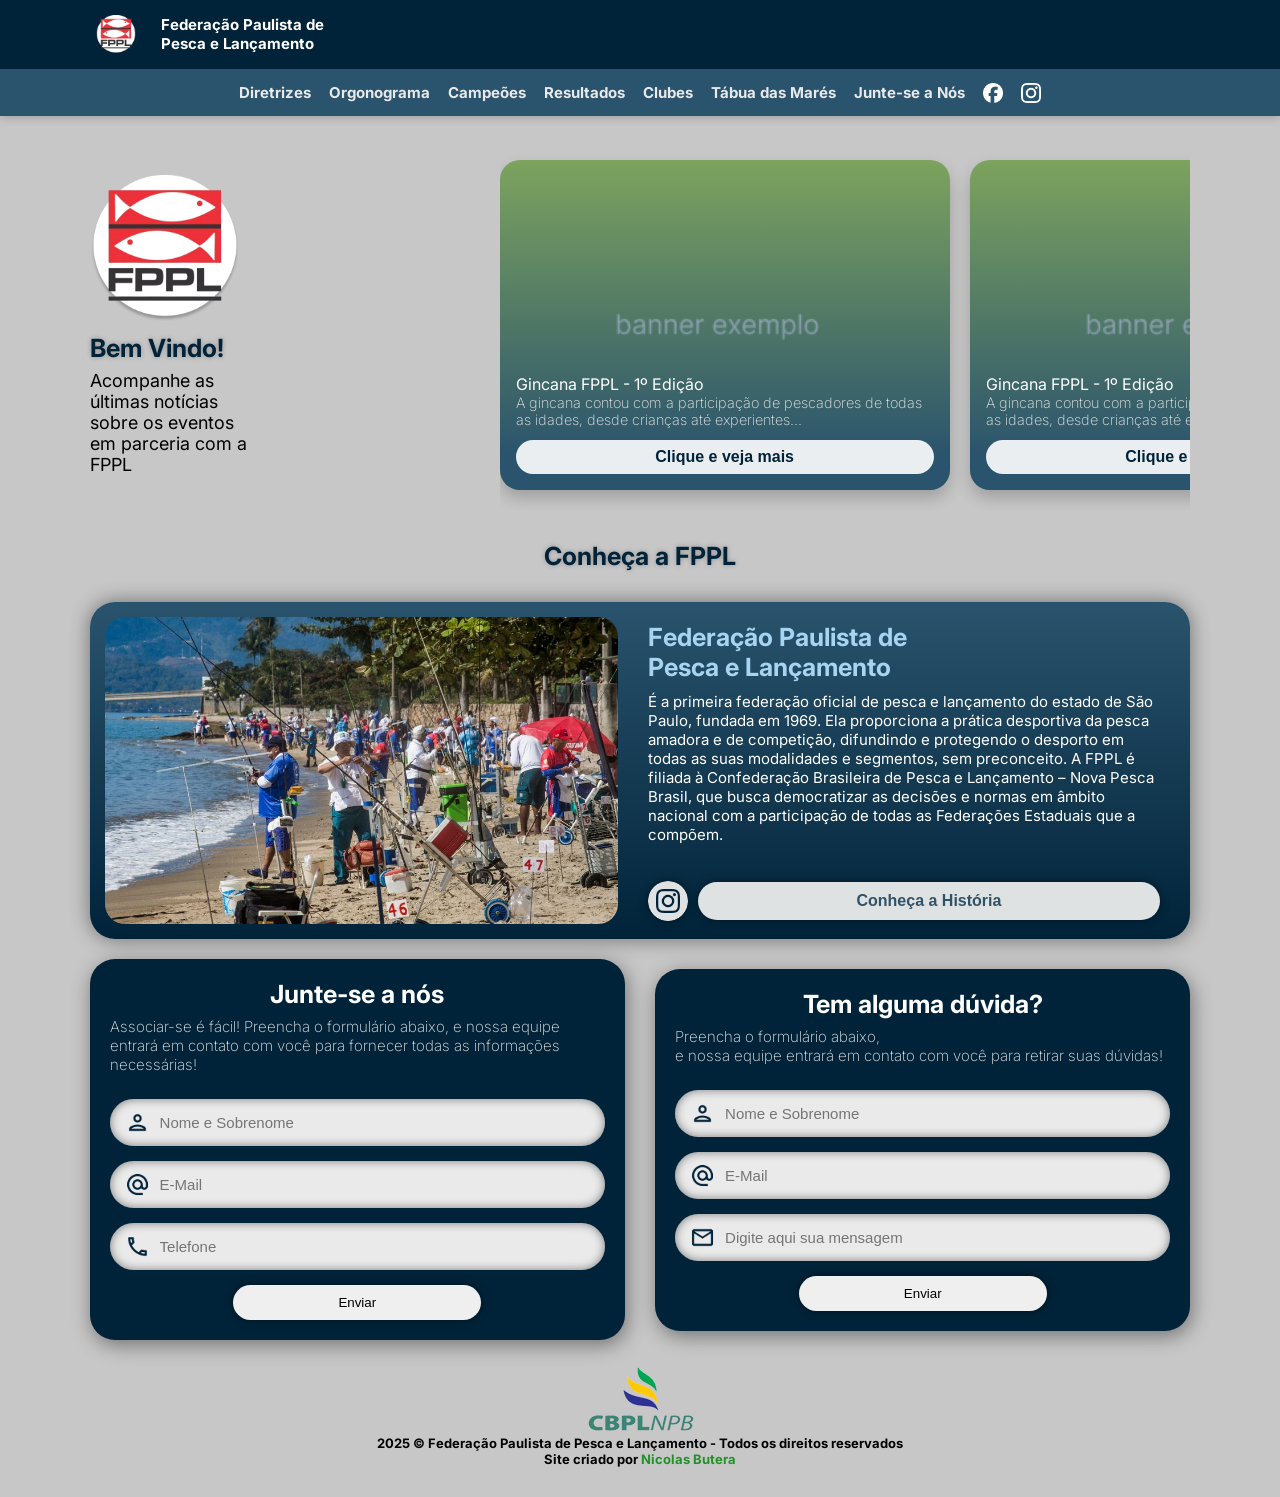
==== commit b4419e85: "index almost done" ====
--- a/index.html
+++ b/index.html
@@ -38,110 +38,132 @@
             <a href="clubes.html">Clubes</a>
             <a href="https://tabuademares.com/br/so-paulo/santos#_tabela_mares" target="_blank">Tábua das Marés</a>
             <a href="#box-db">Junte-se a Nós</a>
-            <a href="https://www.facebook.com/fpplsp/" target="_blank"><img src="css/media/facebook.png" id="midias"></a>
-            <a href="https://www.instagram.com/fppl.sp/" target="_blank"><img src="css/media/instagram2.png" id="midias"></a>
+            <a href="https://www.facebook.com/fpplsp/" target="_blank"><img src="css/media/facebook.png"
+                    id="midias"></a>
+            <a href="https://www.instagram.com/fppl.sp/" target="_blank"><img src="css/media/instagram2.png"
+                    id="midias"></a>
         </div>
     </header>
 
+    <div id="content">
+        <div id="c-left">
+            <img src="css/media/logo.png" alt="" id="c-logo">
+            <h1>Bem Vindo!</h1>
+            Acompanhe as últimas notícias sobre os eventos <br>
+            em parceria com a FPPL
+        </div>
 
-    <h1> Bem Vindo!</h1>
-    <span>Acompanhe as últimas notícias sobre os <br>
-        eventos em parceria com a FPPL.</span>
+        <div class="slide-container">
+            <div class="slide">
+                <div id="c-right">
+                    <div class="card">
+                        <img src="css/media/bannerex.png" alt="Fundo da Gincana" class="card-img">
+                        <div class="overlay">
+                            <div class="texto">
+                                Gincana FPPL - 1º Edição
+                                <p>A gincana contou com a participação de pescadores de todas as idades, desde crianças
+                                    até
+                                    experientes...</p>
+                            </div>
+                            <button class="botao">Clique e veja mais</button>
+                        </div>
+                    </div>
 
-    <div id="info-b">
-        <div id="box-b1">
-            <img src="css/media/bannerex.png" id="img-b1">
-            Titulo Evento 1
+                    <div class="card">
+                        <img src="css/media/bannerex.png" alt="Fundo da Gincana" class="card-img">
+                        <div class="overlay">
+                            <div class="texto">
+                                Gincana FPPL - 1º Edição
+                                <p>A gincana contou com a participação de pescadores de todas as idades, desde crianças
+                                    até
+                                    experientes...</p>
+                            </div>
+                            <button class="botao">Clique e veja mais</button>
+                        </div>
+                    </div>
 
-            <p>A gincana contou com a participação
-                de pescadores de todas as idades,
-                desde crianças até experientes...</p>
-
-            <button id="Expandir1">Veja Mais</button>
-        </div>
-        <div id="box-b2">
-            <img src="css/media/bannerex.png" id="img-b2">
-            Titulo Evento 2
-
-            <p>A gincana contou com a participação
-                de pescadores de todas as idades,
-                desde crianças até experientes...</p>
-
-            <button id="Expandir2">Veja Mais</button>
-        </div>
-        <div id="box-b3">
-            <img src="css/media/bannerex.png" id="img-b3">
-            Titulo Evento 3
-
-            <p>A gincana contou com a participação
-                de pescadores de todas as idades,
-                desde crianças até experientes...</p>
-
-            <button id="Expandir3">Veja Mais</button>
+                    <div class="card">
+                        <img src="css/media/bannerex.png" alt="Fundo da Gincana" class="card-img">
+                        <div class="overlay">
+                            <div class="texto">
+                                Gincana FPPL - 1º Edição
+                                <p>A gincana contou com a participação de pescadores de todas as idades, desde crianças
+                                    até
+                                    experientes...</p>
+                            </div>
+                            <button class="botao">Clique e veja mais</button>
+                        </div>
+                    </div>
+                </div>
+            </div>
         </div>
     </div>
+    
+        <h2>Conheça a FPPL</h2>
 
-    <h1> Conheça a FPPL</h1>
+        <div id="box-cnc">
+            <div id="teste">
+                <img src="css/media/Artigo-Destaque_00020966_00.jpg" class="img-glr">
+            </div>
 
-    <div id="box-cnc">
-        <div id="teste">
-            <img src="css/media/foto.jpg" class="img-glr">
+            <div id="txt-cnc">
+                <h3>Federação Paulista de <br>
+                    Pesca e Lançamento </h3>
 
-            <div id="actions">
-                <a href="https://www.instagram.com/fppl.sp/" target="_blank"><img src="css/media/insta.png" id="ac-btn"></a>
-                <a href=""><img src="css/media/antes.png" id="ac-btn"></a>
-                <a href=""><img src="css/media/proxima.png" id="ac-btn"></a>
-            </div>
-        </div>
-
-        <div id="txt-cnc">
-            Federação Paulista de <br>
-            Pesca e Lançamento
-
-            <h2>é a primeira federação oficial de pesca e lançamento do estado de São Paulo, fundada em 1969. Ela
+                É a primeira federação oficial de pesca e lançamento do estado de São Paulo, fundada em 1969. Ela
                 proporciona a prática desportiva da pesca amadora e de competição, difundindo e protegendo o desporto em
                 todas as suas modalidades e segmentos, sem preconceito. A FPPL é filiada à Confederação Brasileira de
                 Pesca
                 e Lançamento – Nova Pesca Brasil, que busca democratizar as decisões e normas em âmbito nacional com a
-                participação de todas as Federações Estaduais que a compõem.</h2>
-        </div>
-    </div>
+                participação de todas as Federações Estaduais que a compõem.
+                <div id="actions">
+                    <a href="https://www.instagram.com/fppl.sp/" target="_blank"><img src="css/media/insta.png"
+                            id="ac-btn"></a>
+                    <button onclick="window.location.href=''" id="cnc-btn">
+                        Conheça a História
+                    </button>
 
-    <div class="box-db">
-        <div id="box-db">
-            Junte-se a nós
-            <p>Associar-se é fácil! Preencha o formulário abaixo,
-                e nossa equipe entrará em contato com você
-                para fornecer todas as informações necessárias!</p>
-            <input placeholder="Nome e Sobrenome" id="nome" type="text" class="ImputBox" required>
-            <input placeholder="E-Mail" id="email" type="email" class="ImputBox" required>
-            <input placeholder="Telefone" id="phone" type="phone" class="ImputBox" required>
+                </div>
+            </div>
 
-            <button id="enviar">Enviar</button>
         </div>
 
-        <div id="box-db">
-            Tem alguma dúvida?
-            <p>Preencha o formulário abaixo,
-                e nossa equipe entrará em contato com você
-                para retirar suas dúvidas!</p>
-            <input placeholder="Nome e Sobrenome" id="nome" type="text" class="ImputBox" required>
-            <input placeholder="E-Mail" id="email" type="email" class="ImputBox" required>
-            <input placeholder="Digite aqui sua mensagem" id="mensagem" type="text" class="ImputBox" required>
+        <div class="box-db">
+            <div id="box-db">
+                Junte-se a nós
+                <p>Associar-se é fácil! Preencha o formulário abaixo,
+                    e nossa equipe entrará em contato com você
+                    para fornecer todas as informações necessárias!</p>
+                <input placeholder="Nome e Sobrenome" id="nome" type="text" class="ImputBox" required>
+                <input placeholder="E-Mail" id="email" type="email" class="ImputBox" required>
+                <input placeholder="Telefone" id="phone" type="phone" class="ImputBox" required>
 
-            <button id="enviar">Enviar</button>
+                <button id="enviar">Enviar</button>
+            </div>
+
+            <div id="box-db">
+                Tem alguma dúvida?
+                <p>Preencha o formulário abaixo,<br>
+                    e nossa equipe entrará em contato com você
+                    para retirar suas dúvidas!</p>
+                <input placeholder="Nome e Sobrenome" id="nome" type="text" class="ImputBox" required>
+                <input placeholder="E-Mail" id="email" type="email" class="ImputBox" required>
+                <input placeholder="Digite aqui sua mensagem" id="mensagem" type="text" class="ImputBox" required>
+
+                <button id="enviar">Enviar</button>
+            </div>
         </div>
-    </div>
 
-    <footer>
-        <img src="css/media/logoCBLPNPB.png" alt="">
-        <div>
-            2025 © Federação Paulista de Pesca e Lançamento - Todos os direitos reservados
-            <br>Site criado por <a href="https://www.instagram.com/nicolas_butera/" target="_blank">Nicolas Butera</a>
-        </div>
-    </footer>
+        <footer>
+            <img src="css/media/logoCBLPNPB.png" alt="">
+            <div>
+                2025 © Federação Paulista de Pesca e Lançamento - Todos os direitos reservados
+                <br>Site criado por <a href="https://www.instagram.com/nicolas_butera/" target="_blank">Nicolas
+                    Butera</a>
+            </div>
+        </footer>
 
-    <script src="js/hamburguer.js"></script>
+        <script src="js/hamburguer.js"></script>
 </body>
 
 </html>
--- a/css/geral.css
+++ b/css/geral.css
@@ -97,7 +97,7 @@
     box-shadow: inset 0px 0px 10px rgba(0, 0, 0, 0.479);
     background-color: rgba(234, 234, 234, 1);
     margin: 0px 0px 15px 0px;
-    border-radius: 20px;
+    border-radius: 60px;
     padding: 15px;
     padding-left: 50px;
     border: 0px;
@@ -110,13 +110,18 @@
 
 #enviar {
     box-shadow: 0px 0px 10px rgba(0, 0, 0, 0.459);
-    border-radius: 15px;
-    text-align: center;
-    border: 0px;
-    padding: 10px;
-    width: 50%;
+    transition: transform 0.3s ease;
+    border-radius: 60px;
+    text-align: center;
     margin: 0 auto;
     display: block; 
+    padding: 10px;
+    border: 0px;
+    width: 50%;
+}
+
+#enviar:hover {
+    transform: scale(1.05);
 }
 
 /* Ícones */
@@ -197,7 +202,7 @@
     }
 
     #topicos {
-        background-color: rgba(49, 83, 104, 1);
+        background-color: rgb(42, 83, 109);
         justify-content: center;
         flex-direction: row;
         position: relative;
--- a/css/index.css
+++ b/css/index.css
@@ -1,212 +1,315 @@
+/* GERAL */
 body {
     margin-top: 95px;
 }
 
+@media (min-width: 768px) {
+    body {
+        margin-top: 140px;
+    }
+}
+
 /* FONTES */
-span {
+span, p, a, h1, h2, h3, #c-left, #txt-cnc, .texto {
     font-family: "Inter", sans-serif;
-    font-weight: normal;
-    color: black;
+}
+
+h1, h2 {
+    text-shadow: 0 0 5px rgba(0, 0, 0, 0.274);
+    color: rgba(0, 35, 57, 1);
+    line-height: 50px;
+    font-size: 25px;
 }
 
 h1 {
-    text-shadow: 0px 0px 5px rgba(0, 0, 0, 0.274);
-    font-family: "Inter", sans-serif;
-    color: rgba(0, 35, 57, 1);
+    line-height: 10px;
+}
+
+h3 {
+    color: rgb(167, 212, 240);
+    margin: 5px 0 10px;
+    font-weight: bold;
+    text-align: left;
     font-size: 25px;
 }
 
-h2 {
-    font-family: "Inter", sans-serif;
-    color: rgb(255, 255, 255);
-    font-weight: 200;
-    font-size: 18px;
-}
-
 p {
-    font-family: "Inter", sans-serif;
     color: rgb(233, 233, 233);
     font-weight: 200;
     text-align: left;
+    margin-top: 8px;
     font-size: 15px;
-    margin-top: 8px;
 }
 
 a {
-    font-family: "Inter", sans-serif;
-    color: rgb(233, 233, 233);
-    font-weight: 200;
+    color: rgb(34, 145, 39);
+    text-decoration: none;
+    font-weight: bold;
+    font-size: 13px;
+}
+
+.texto {
     text-align: left;
-    font-size: 15px;
-}
-
-/* CAIXAS AZUL / SLIDE */
+    color: white;
+}
+
+.texto p {
+    margin: 0 0 12px 0;
+    font-size: 0.9rem;
+}
+
+/* CARDS / SLIDE */
+.slide-container {
+    padding-left: 20px;
+    overflow: hidden;
+    width: 150%;
+}
+
+.slide {
+    -webkit-overflow-scrolling: touch;
+    scroll-snap-type: x mandatory;
+    padding-bottom: 20px;
+    overflow-x: auto;
+    display: flex;
+    gap: 20px;
+}
+
+.slider-touch {
+    scrollbar-width: none;
+}
+
+.slider-touch::-webkit-scrollbar,
+#info-b::-webkit-scrollbar {
+    display: none;
+}
+
 #info-b {
+    scroll-snap-type: x mandatory;
     justify-content: space-between;
-    scroll-snap-type: x mandatory; 
     margin-top: 25px;
-    overflow-x: auto; 
+    overflow-x: auto;
     display: flex;
     gap: 20px;
 }
 
-#info-b::-webkit-scrollbar {
-    display: none; 
-}
-
-#box-b1, #box-b2, #box-b3 {
-    background: linear-gradient(to bottom, rgb(68, 122, 156), rgb(28, 53, 68));
-    scroll-snap-align: start;
-    margin-bottom: 25px;
-    border-radius: 25px;
-    flex: 0 0 28%; 
-    padding: 15px;
-    /*FONTE TITULO*/
-    font-family: "Inter", sans-serif;
+#c-right {
+    justify-content: space-between;
+    margin-top: 20px;
+    display: flex;
+    gap: 20px;
+}
+
+.card {
+    box-shadow: 0 8px 16px rgba(0, 0, 0, 0.2);
+    border-radius: 20px;
+    position: relative;
+    overflow: hidden;
+    height: 330px;
+    width: 450px;
+}
+
+.card-img {
+    object-fit: cover;
+    display: block;
+    height: 100%;
+    width: 100%;
+}
+
+.overlay {
+    background: linear-gradient(to top, rgb(42, 83, 109) 10%, transparent);
+    transition: 0.3s ease;
+    justify-content: flex-end;
+    box-sizing: border-box;
+    flex-direction: column;
+    position: absolute;
+    color: black;
+    display: flex;
+    padding: 16px;
+    height: 100%;
+    width: 100%;
+    bottom: 0;
+}
+
+.overlay:hover {
+    background: linear-gradient(to top, rgb(42, 83, 109) 10%, rgba(0, 35, 57, 0.329));
+}
+
+/* BOTÕES */
+.botao, #cnc-btn {
+    transition: 0.3s ease;
+    border-radius: 60px;
     font-weight: bold;
-    text-align: left;
-    font-size: 18px;
+    cursor: pointer;
+    font-size: 16px;
+    border: none;
+}
+
+.botao {
+    background-color: rgba(255, 255, 255, 0.9);
+    color: rgba(0, 35, 57, 1);
+    padding: 8px 12px;
+}
+
+.botao:hover {
+    background-color: rgba(0, 35, 57, 1);
     color: white;
 }
 
-@media (max-width: 768px) {
-    #info-b {
-        overflow-x: scroll;
-        display: flex;
-    }
-
-    #box-b1, #box-b2, #box-b3 {
-        flex: 0 0 80%;
-    }
-}
-
-/* BOTÕES AZUL / SLIDE */
-#Expandir1, #Expandir2, #Expandir3 {
-    box-shadow: 0px 0px 5px rgba(0, 0, 0, 0.274);
-    background-color: rgba(239, 239, 239, 1);
-    transition: transform 0.3s ease;
+#cnc-btn {
+    background-color: rgba(239, 239, 239, 0.932);
+    box-shadow: 0 0 10px rgba(0, 0, 0, 0.459);
     color: rgba(49, 83, 104, 1);
-    border-radius: 13px;
-    cursor: pointer;
-    font-size: 15px;
+    margin-bottom: 3px;
+    font-size: 16px;
     padding: 10px;
     width: 100%;
-    border: 0px;
-}
-
-#Expandir1:hover, #Expandir2:hover, #Expandir3:hover {
+}
+
+#cnc-btn:hover {
     transform: scale(1.02);
 }
 
-/* IMAGENS AZUL / SLIDE */
-#img-b1, #img-b2, #img-b3 {
-    box-shadow: 0px 0px 10px rgba(0, 0, 0, 0.459);
-    border-radius: 20px;
-    margin-bottom: 15px;
-    width: 100%;
-}
-
-/* CAIXA CONHEÇA */
+#ac-btn {
+    box-shadow: 0 0 10px rgba(0, 0, 0, 0.459);
+    transition: transform 0.3s ease;
+    border-radius: 100%;
+    cursor: pointer;
+    width: 40px;
+}
+
+#ac-btn:hover {
+    transform: scale(1.09);
+}
+
+/* CONTEÚDO PRINCIPAL */
+#content {
+    flex-direction: column;
+    display: flex;
+    gap: 20px;
+}
+
+@media (min-width: 768px) {
+    #content {
+        justify-content: space-between;
+        flex-direction: row;
+        align-items: center;
+        gap: 20%;
+    }
+}
+
+/* LOGO E TEXTOS */
+#c-logo {
+    width: 30%;
+}
+
+@media (min-width: 768px) {
+    #c-logo {
+        width: 150px;
+    }
+}
+
+#c-left {
+    text-align: center;
+    font-size: 15px;
+    color: white;
+}
+
+@media (min-width: 768px) {
+    #c-left {
+        text-align: left;
+        font-size: 18px;
+        color: black;
+    }
+}
+
+/* CONHEÇA */
 #box-cnc {
     background: linear-gradient(to top, rgba(0, 35, 57, 1), rgb(42, 83, 109));
-    box-shadow: 0px 0px 20px rgba(0, 0, 0, 0.459);
-    padding: 15px 15px 10px 15px;
+    box-shadow: 0 0 20px rgba(0, 0, 0, 0.459);
     flex-direction: column;
     border-radius: 25px;
     margin-top: 20px;
-    display: flex;
-}
-
-/* TEXTO CONHEÇA */
-#txt-cnc {
-    font-family: "Inter", sans-serif;
-    color: rgb(167, 212, 240);
-    margin: 5px 0 0 0;
-    font-weight: bold;
-    text-align: left;
-    font-size: 25px;
-    display: block;
-}
-
-/* IMAGENS CONHEÇA */
-.img-glr {
-    aspect-ratio: 5 / 3;
-    border-radius: 20px;
-    object-fit: cover; 
-    max-width: 600px;
-    height: auto; 
-    width: 100%;
-}
-
-/* BOTÃO CONHEÇA */
-#ac-btn {
-    box-shadow: 0px 0px 10px rgba(0, 0, 0, 0.459);
-    transition: transform 0.3s ease;
-    border-radius: 100%;
-    margin-right: 8px;
-    cursor: pointer;
-    width: 30px;
-}
-
-#ac-btn:hover {
-    transform: scale(1.2);
-}
-
-#actions {
-    justify-content: flex-start;
-    margin-top: 15px;
-    display: flex;
-}
-
-a {
-    font-family: "Inter", sans-serif;
-    color: rgb(34, 145, 39);
-    font-weight: bold;
-    font-size: 13px;
-    text-decoration: none;
-}
-
-/* Ajustes para telas grandes */
-@media (min-width: 768px) {
-    body {
-        margin-top: 140px;
-    }
-
+    padding: 15px;
+    display: flex;
+}
+
+@media (min-width: 768px) {
     #box-cnc {
         flex-direction: row;
-        align-items: flex-start;
-    }
-
+        height: 100%;
+    }
+}
+
+#txt-cnc {
+    text-align: left;
+    font-size: 15px;
+    margin-top: 5px;
+    display: block;
+    color: white;
+}
+
+@media (min-width: 768px) {
     #txt-cnc {
-        margin: 0 30px 0 30px;
-        width: 90%;
-    }
-
+        flex-direction: column;
+        margin: 0 15px 0 30px;
+        display: flex;
+        flex-grow: 1;
+        width: 100%;
+    }
+}
+
+.img-glr {
+    border-radius: 20px;
+    object-fit: cover;
+    aspect-ratio: 5/3;
+    max-width: 600px;
+    height: auto;
+    width: 100%;
+}
+
+@media (min-width: 768px) {
     .img-glr {
-        margin-bottom: 0px;
+        margin-bottom: 0;
+        max-width: none;
+    }
+}
+
+/* AÇÕES */
+#actions {
+    justify-content: space-between;
+    align-items: center;
+    margin-top: 15px;
+    display: flex;
+    gap: 10px;
+}
+
+@media (min-width: 768px) {
+    #actions {
+        margin-top: auto;
         width: 100%;
-        max-width: none;
-    }
-
-    #actions {
-        margin-top: 10px;
-        width: 100%;
+    }
+}
+
+/* DÚVIDAS */
+.box-db {
+    flex-direction: column;
+}
+
+@media (min-width: 768px) {
+    .box-db {
+        justify-content: space-between;
+        flex-direction: row;
+    }
+
+    #box-db {
+        width: 45%;
     }
 
     #teste {
         flex-direction: column;
         display: flex;
-        padding: 0px;
         width: 100%;
-        margin: 0px;
-    }
-
-    .box-db {
-        flex-direction: row;
-        justify-content: space-between;
-    }
-
-    #box-db {
-        width: 45%;
-    }
-}+        padding: 0;
+        margin: 0;
+    }
+}
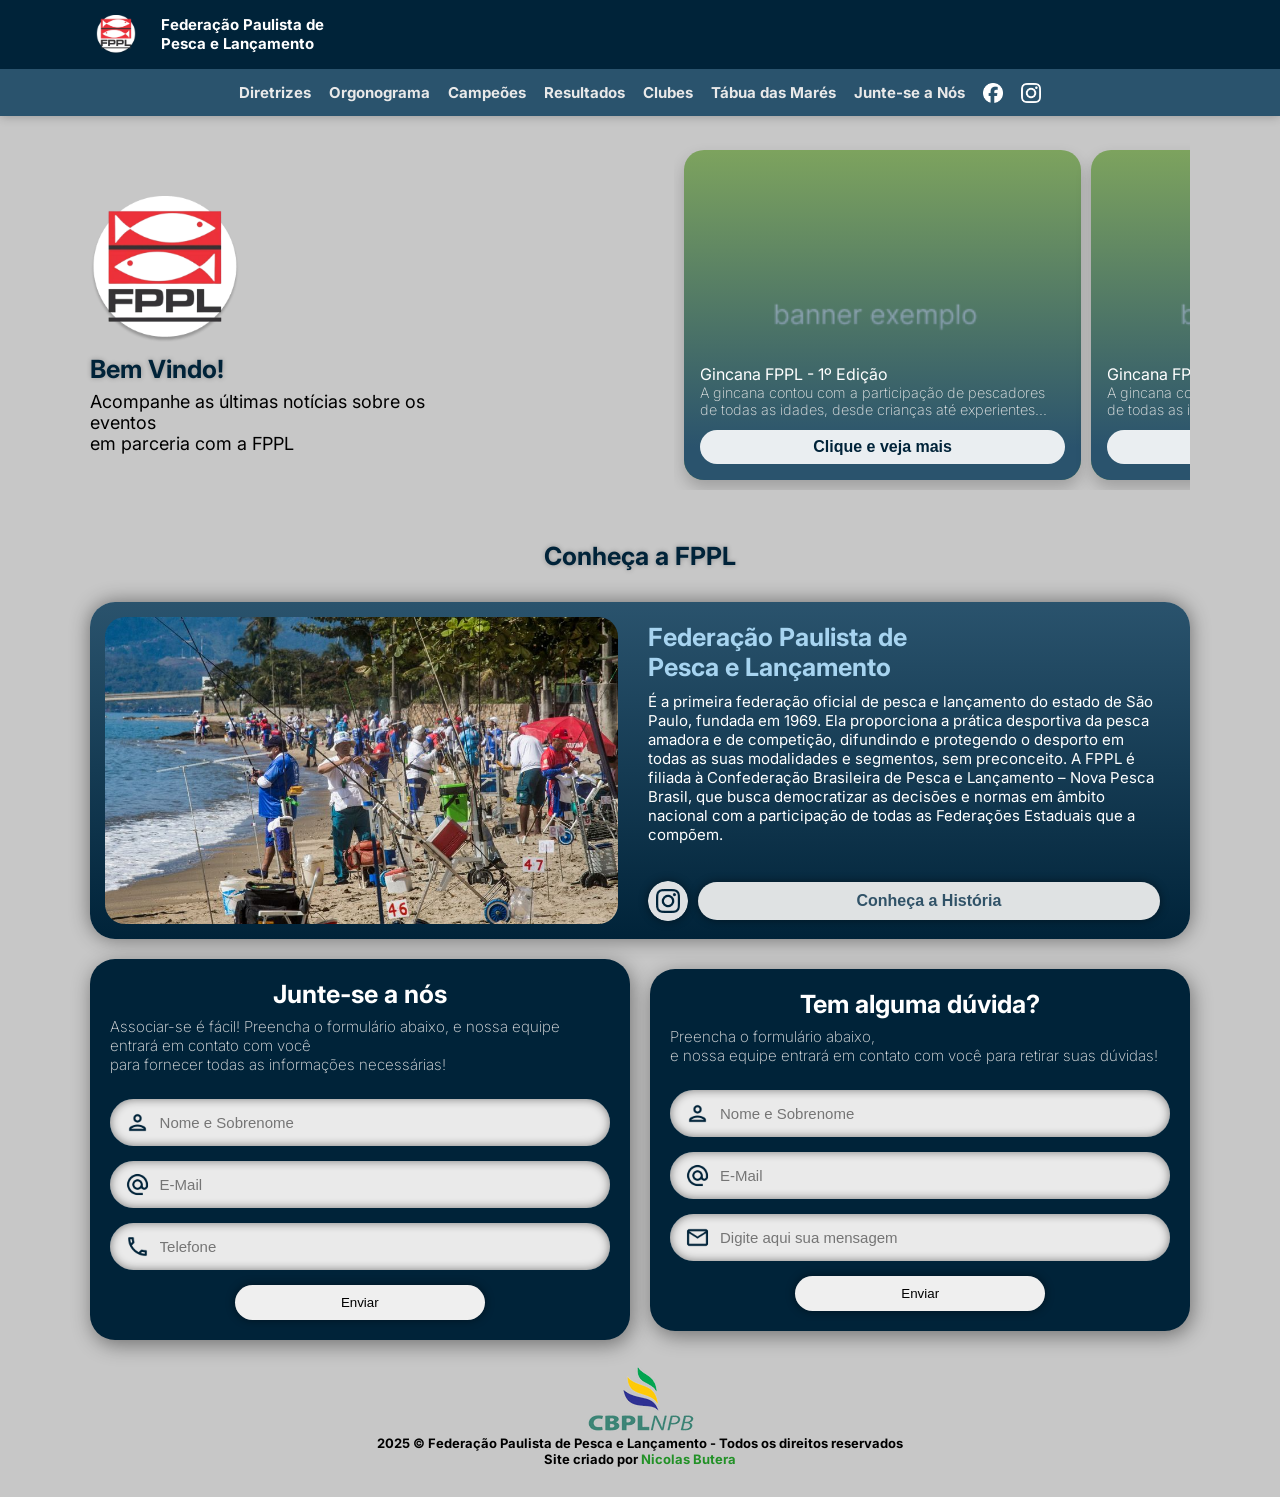
==== commit 905dc9c2: "index done" ====
--- a/index.html
+++ b/index.html
@@ -7,6 +7,7 @@
     <link rel="icon" type="image/png" href="css/media/logo.png">
     <link rel="stylesheet" href="css/geral.css">
     <link rel="stylesheet" href="css/index.css">
+
 
     <!-- FONTE -->
     <link rel="preconnect" href="https://fonts.googleapis.com">
@@ -32,7 +33,7 @@
 
         <div id="topicos">
             <a href="">Diretrizes</a>
-            <a href="">Orgonograma</a>
+            <a href="css/media/pdf/Organograma FPPL 2025-2027.pdf" target="_blank">Orgonograma</a>
             <a href="">Campeões</a>
             <a href="">Resultados</a>
             <a href="clubes.html">Clubes</a>
@@ -98,61 +99,60 @@
             </div>
         </div>
     </div>
-    
-        <h2>Conheça a FPPL</h2>
 
-        <div id="box-cnc">
-            <div id="teste">
-                <img src="css/media/Artigo-Destaque_00020966_00.jpg" class="img-glr">
-            </div>
+    <h2>Conheça a FPPL</h2>
 
-            <div id="txt-cnc">
-                <h3>Federação Paulista de <br>
-                    Pesca e Lançamento </h3>
-
-                É a primeira federação oficial de pesca e lançamento do estado de São Paulo, fundada em 1969. Ela
-                proporciona a prática desportiva da pesca amadora e de competição, difundindo e protegendo o desporto em
-                todas as suas modalidades e segmentos, sem preconceito. A FPPL é filiada à Confederação Brasileira de
-                Pesca
-                e Lançamento – Nova Pesca Brasil, que busca democratizar as decisões e normas em âmbito nacional com a
-                participação de todas as Federações Estaduais que a compõem.
-                <div id="actions">
-                    <a href="https://www.instagram.com/fppl.sp/" target="_blank"><img src="css/media/insta.png"
-                            id="ac-btn"></a>
-                    <button onclick="window.location.href=''" id="cnc-btn">
-                        Conheça a História
-                    </button>
-
-                </div>
-            </div>
-
+    <div id="box-cnc">
+        <div id="teste">
+            <img src="css/media/Artigo-Destaque_00020966_00.jpg" class="img-glr">
         </div>
 
-        <div class="box-db">
-            <div id="box-db">
-                Junte-se a nós
-                <p>Associar-se é fácil! Preencha o formulário abaixo,
-                    e nossa equipe entrará em contato com você
-                    para fornecer todas as informações necessárias!</p>
-                <input placeholder="Nome e Sobrenome" id="nome" type="text" class="ImputBox" required>
-                <input placeholder="E-Mail" id="email" type="email" class="ImputBox" required>
-                <input placeholder="Telefone" id="phone" type="phone" class="ImputBox" required>
+        <div id="txt-cnc">
+            <h3>Federação Paulista de <br>
+                Pesca e Lançamento </h3>
 
-                <button id="enviar">Enviar</button>
-            </div>
+            É a primeira federação oficial de pesca e lançamento do estado de São Paulo, fundada em 1969. Ela
+            proporciona a prática desportiva da pesca amadora e de competição, difundindo e protegendo o desporto em
+            todas as suas modalidades e segmentos, sem preconceito. A FPPL é filiada à Confederação Brasileira de
+            Pesca
+            e Lançamento – Nova Pesca Brasil, que busca democratizar as decisões e normas em âmbito nacional com a
+            participação de todas as Federações Estaduais que a compõem.
+            <div id="actions">
+                <a href="https://www.instagram.com/fppl.sp/" target="_blank"><img src="css/media/insta.png"
+                        id="ac-btn"></a>
+                <button onclick="window.location.href=''" id="cnc-btn">
+                    Conheça a História
+                </button>
 
-            <div id="box-db">
-                Tem alguma dúvida?
-                <p>Preencha o formulário abaixo,<br>
-                    e nossa equipe entrará em contato com você
-                    para retirar suas dúvidas!</p>
-                <input placeholder="Nome e Sobrenome" id="nome" type="text" class="ImputBox" required>
-                <input placeholder="E-Mail" id="email" type="email" class="ImputBox" required>
-                <input placeholder="Digite aqui sua mensagem" id="mensagem" type="text" class="ImputBox" required>
-
-                <button id="enviar">Enviar</button>
             </div>
         </div>
+    </div>
+
+    <div class="box-db">
+        <div id="box-db">
+            Junte-se a nós
+            <p>Associar-se é fácil! Preencha o formulário abaixo,
+                e nossa equipe entrará em contato com você <br>
+                para fornecer todas as informações necessárias!</p>
+            <input placeholder="Nome e Sobrenome" id="nome" type="text" class="ImputBox" required>
+            <input placeholder="E-Mail" id="email" type="email" class="ImputBox" required>
+            <input placeholder="Telefone" id="phone" type="phone" class="ImputBox" required>
+
+            <button id="enviar">Enviar</button>
+        </div>
+
+        <div id="box-db">
+            Tem alguma dúvida?
+            <p>Preencha o formulário abaixo,<br>
+                e nossa equipe entrará em contato com você
+                para retirar suas dúvidas!</p>
+            <input placeholder="Nome e Sobrenome" id="nome" type="text" class="ImputBox" required>
+            <input placeholder="E-Mail" id="email" type="email" class="ImputBox" required>
+            <input placeholder="Digite aqui sua mensagem" id="mensagem" type="text" class="ImputBox" required>
+
+            <button id="enviar">Enviar</button>
+        </div>
+    </div>
 
         <footer>
             <img src="css/media/logoCBLPNPB.png" alt="">
@@ -163,7 +163,9 @@
             </div>
         </footer>
 
+
         <script src="js/hamburguer.js"></script>
+        <script src="js/scroll.js"></script>
 </body>
 
 </html>
--- a/css/geral.css
+++ b/css/geral.css
@@ -1,8 +1,12 @@
 /* CORPO */
+html {
+    scroll-behavior: smooth;
+}
+
 body {
     background-color: rgba(199, 199, 199, 1);
     transition: margin-top 0.3s ease;
-    margin: 80px 6% 30px 6%;
+    margin: 80px 4% 30px 4%;
     text-align: center;
 }
 
@@ -18,7 +22,8 @@
     top: 0;
 }
 
-#back, #empty {
+#back,
+#empty {
     transition: transform 0.3s ease;
     flex: 0 0 auto;
     width: 20px;
@@ -66,15 +71,15 @@
 
 body.menu-open {
     transition: margin-top 0.3s ease;
-    margin-top: 140px; 
+    margin-top: 140px;
 }
 
 /* CAIXA */
 .box-db {
-    display: flex;
     flex-direction: column;
+    align-items: center;
     margin-top: 20px;
-    align-items: center;
+    display: flex;
 }
 
 #box-db {
@@ -114,7 +119,7 @@
     border-radius: 60px;
     text-align: center;
     margin: 0 auto;
-    display: block; 
+    display: block;
     padding: 10px;
     border: 0px;
     width: 50%;
@@ -128,7 +133,7 @@
 #nome {
     background-image: url('media/pessoa.png');
     background-position: 15px center;
-    background-repeat: no-repeat; 
+    background-repeat: no-repeat;
     background-size: 25px;
     margin-top: 10px;
 }
@@ -136,21 +141,21 @@
 #email {
     background-image: url('media/email.png');
     background-position: 15px center;
-    background-repeat: no-repeat; 
+    background-repeat: no-repeat;
     background-size: 25px;
 }
 
 #phone {
     background-image: url('media/phone.png');
     background-position: 15px center;
-    background-repeat: no-repeat; 
+    background-repeat: no-repeat;
     background-size: 25px;
 }
 
 #mensagem {
     background-image: url('media/mensagem.png');
     background-position: 15px center;
-    background-repeat: no-repeat; 
+    background-repeat: no-repeat;
     background-size: 25px;
 }
 
@@ -188,7 +193,8 @@
 }
 
 /* FOOTER */
-footer, a {
+footer,
+a {
     font-family: "Inter", sans-serif;
     color: rgb(0, 0, 0);
     font-weight: bold;
@@ -225,4 +231,29 @@
     #menu {
         visibility: hidden;
     }
+
+    /* CAIXA */
+    .box-db {
+        justify-content: space-between;
+        align-items: center;
+        flex-direction: row;
+        margin-top: 20px;
+        display: flex;
+    }
+
+    #box-db {
+        box-shadow: 2px 5px 20px rgba(0, 0, 0, 0.425);
+        background: rgba(0, 35, 57, 1);
+        display: flex;
+        flex-direction: column;
+        margin-bottom: 25px;
+        border-radius: 25px;
+        padding: 20px;
+        /* FONTE */
+        font-family: "Inter", sans-serif;
+        font-weight: bold;
+        text-align: center;
+        font-size: 25px;
+        color: white;
+    }
 }
--- a/css/index.css
+++ b/css/index.css
@@ -3,14 +3,8 @@
     margin-top: 95px;
 }
 
-@media (min-width: 768px) {
-    body {
-        margin-top: 140px;
-    }
-}
-
 /* FONTES */
-span, p, a, h1, h2, h3, #c-left, #txt-cnc, .texto {
+span, p, a, h1, h2, h3, #c-left, #txt-cnc,.texto {
     font-family: "Inter", sans-serif;
 }
 
@@ -58,17 +52,35 @@
     font-size: 0.9rem;
 }
 
+/* CONTEÚDO PRINCIPAL */
+#content {
+    justify-content: space-between;
+    flex-direction: column;
+    display: flex;
+    gap: 20px;
+}
+
+/* LOGO E TEXTOS */
+#c-logo {
+    width: 30%;
+}
+
+#c-left {
+    color: rgb(0, 0, 0);
+    text-align: center;
+    font-size: 15px;
+    width: 100%;
+}
+
 /* CARDS / SLIDE */
 .slide-container {
-    padding-left: 20px;
     overflow: hidden;
-    width: 150%;
+    width: 100%;
 }
 
 .slide {
     -webkit-overflow-scrolling: touch;
     scroll-snap-type: x mandatory;
-    padding-bottom: 20px;
     overflow-x: auto;
     display: flex;
     gap: 20px;
@@ -86,7 +98,6 @@
 #info-b {
     scroll-snap-type: x mandatory;
     justify-content: space-between;
-    margin-top: 25px;
     overflow-x: auto;
     display: flex;
     gap: 20px;
@@ -94,16 +105,19 @@
 
 #c-right {
     justify-content: space-between;
-    margin-top: 20px;
-    display: flex;
-    gap: 20px;
+    scroll-behavior: smooth;
+    overflow-x: auto;
+    display: flex;
+    gap: 10px;
 }
 
 .card {
     box-shadow: 0 8px 16px rgba(0, 0, 0, 0.2);
+    scroll-snap-align: start;
     border-radius: 20px;
     position: relative;
     overflow: hidden;
+    flex: 0 0 80%;
     height: 330px;
     width: 450px;
 }
@@ -117,7 +131,7 @@
 
 .overlay {
     background: linear-gradient(to top, rgb(42, 83, 109) 10%, transparent);
-    transition: 0.3s ease;
+    transition: background-color 0.3s ease;
     justify-content: flex-end;
     box-sizing: border-box;
     flex-direction: column;
@@ -181,47 +195,6 @@
     transform: scale(1.09);
 }
 
-/* CONTEÚDO PRINCIPAL */
-#content {
-    flex-direction: column;
-    display: flex;
-    gap: 20px;
-}
-
-@media (min-width: 768px) {
-    #content {
-        justify-content: space-between;
-        flex-direction: row;
-        align-items: center;
-        gap: 20%;
-    }
-}
-
-/* LOGO E TEXTOS */
-#c-logo {
-    width: 30%;
-}
-
-@media (min-width: 768px) {
-    #c-logo {
-        width: 150px;
-    }
-}
-
-#c-left {
-    text-align: center;
-    font-size: 15px;
-    color: white;
-}
-
-@media (min-width: 768px) {
-    #c-left {
-        text-align: left;
-        font-size: 18px;
-        color: black;
-    }
-}
-
 /* CONHEÇA */
 #box-cnc {
     background: linear-gradient(to top, rgba(0, 35, 57, 1), rgb(42, 83, 109));
@@ -231,13 +204,6 @@
     margin-top: 20px;
     padding: 15px;
     display: flex;
-}
-
-@media (min-width: 768px) {
-    #box-cnc {
-        flex-direction: row;
-        height: 100%;
-    }
 }
 
 #txt-cnc {
@@ -248,16 +214,6 @@
     color: white;
 }
 
-@media (min-width: 768px) {
-    #txt-cnc {
-        flex-direction: column;
-        margin: 0 15px 0 30px;
-        display: flex;
-        flex-grow: 1;
-        width: 100%;
-    }
-}
-
 .img-glr {
     border-radius: 20px;
     object-fit: cover;
@@ -267,13 +223,6 @@
     width: 100%;
 }
 
-@media (min-width: 768px) {
-    .img-glr {
-        margin-bottom: 0;
-        max-width: none;
-    }
-}
-
 /* AÇÕES */
 #actions {
     justify-content: space-between;
@@ -283,26 +232,91 @@
     gap: 10px;
 }
 
+/* DÚVIDAS */
+.box-db {
+    flex-direction: column;
+}
+
+#teste {
+    flex-direction: column;
+    display: flex;
+    width: 100%;
+    padding: 0;
+    margin: 0;
+}
+
 @media (min-width: 768px) {
+    body {
+        margin-top: 140px;
+    }
+
+    #content {
+        justify-content: space-between;
+        flex-direction: row;
+        align-items: center;
+        gap: 20%;
+    }
+
+    #c-logo {
+        width: 150px;
+    }
+
+    #c-left {
+        text-align: left;
+        font-size: 18px;
+        color: black;
+    }
+
+    /* CARDS / SLIDE */
+    .slide-container {
+        padding-left: 20px;
+        width: 150%;
+    }
+
+    .slide {
+        padding-bottom: 20px;
+    }
+
+    #info-b {
+        margin-top: 25px;
+    }
+
+    #c-right {
+        padding: 10px;
+    }
+
+    #box-cnc {
+        flex-direction: row;
+        height: 100%;
+    }
+
+    #txt-cnc {
+        flex-direction: column;
+        margin: 0 15px 0 30px;
+        display: flex;
+        flex-grow: 1;
+        width: 100%;
+    }
+
+    .img-glr {
+        margin-bottom: 0;
+        max-width: none;
+    }
+
     #actions {
         margin-top: auto;
         width: 100%;
     }
-}
-
-/* DÚVIDAS */
-.box-db {
-    flex-direction: column;
-}
-
-@media (min-width: 768px) {
+
     .box-db {
         justify-content: space-between;
         flex-direction: row;
+        width: 100%;
+        gap: 20px
     }
 
     #box-db {
-        width: 45%;
+        width: 100%;
     }
 
     #teste {
@@ -312,4 +326,4 @@
         padding: 0;
         margin: 0;
     }
-}
+}
